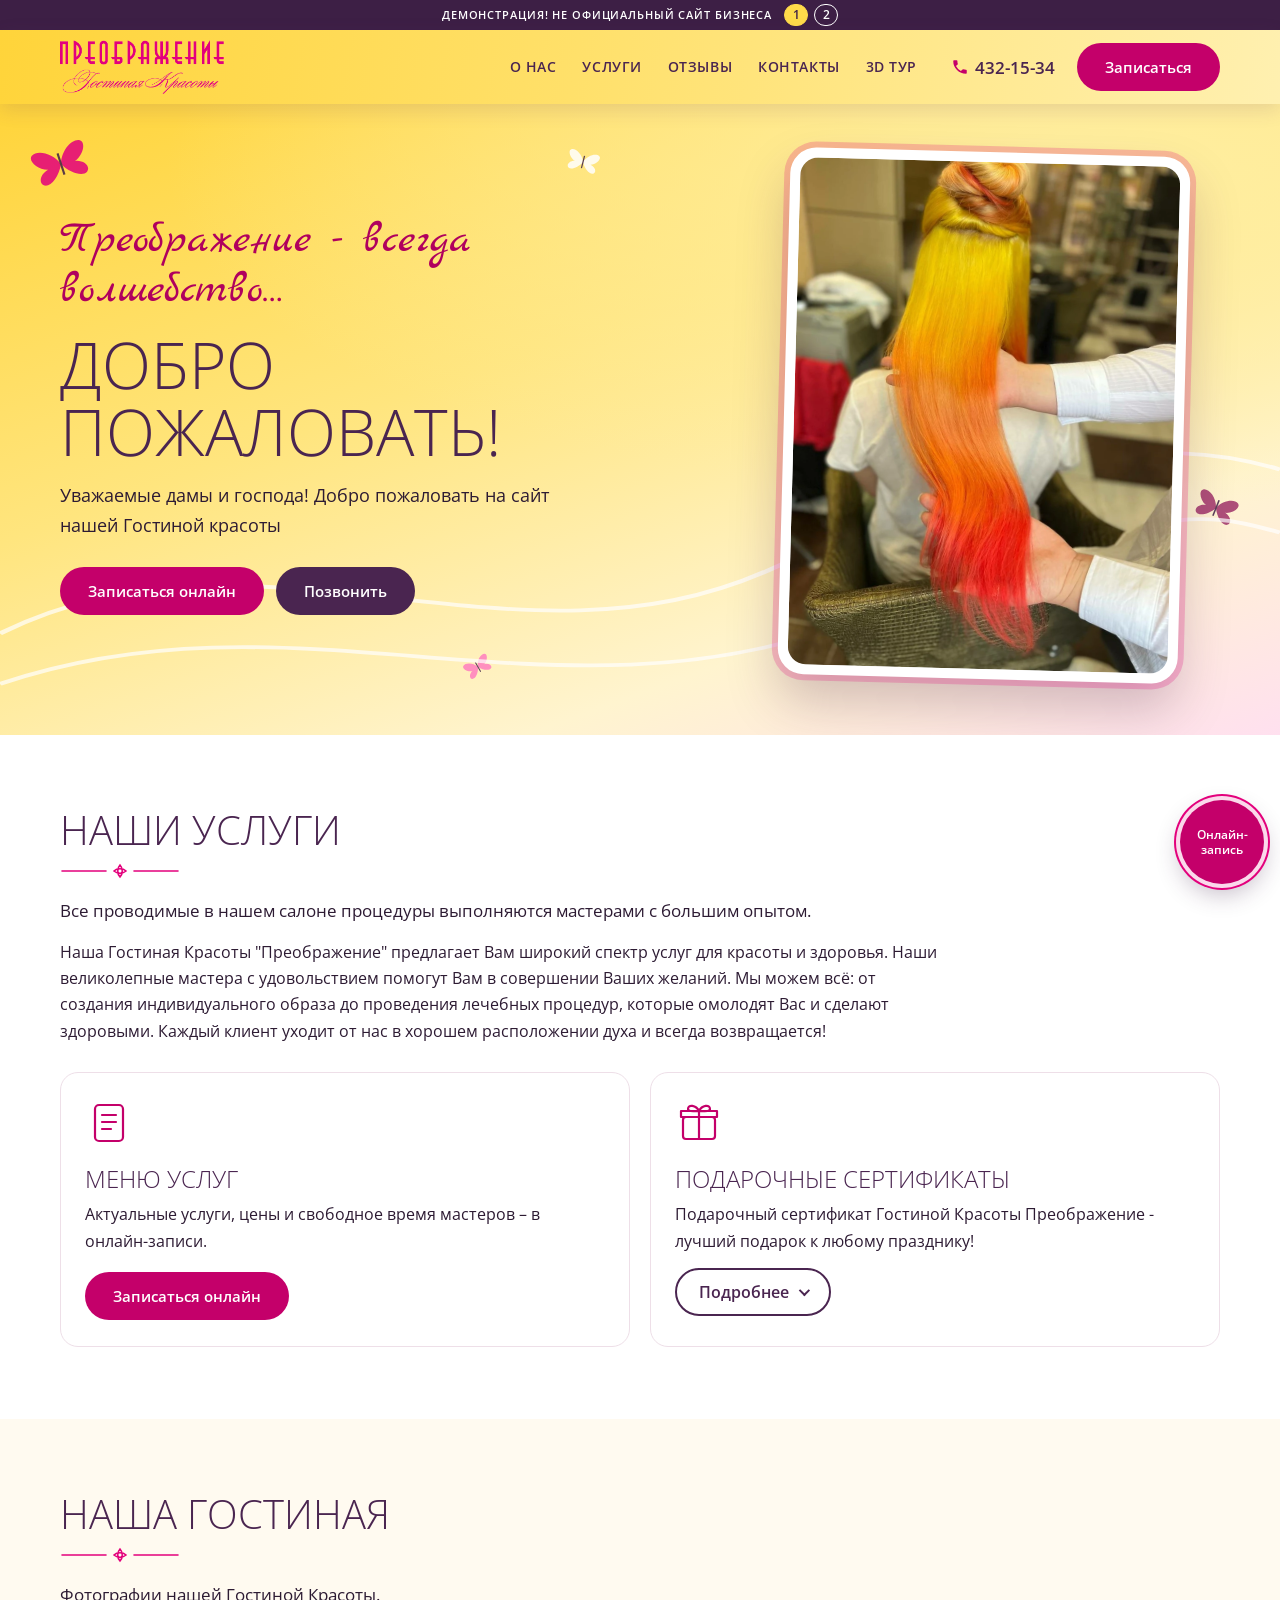
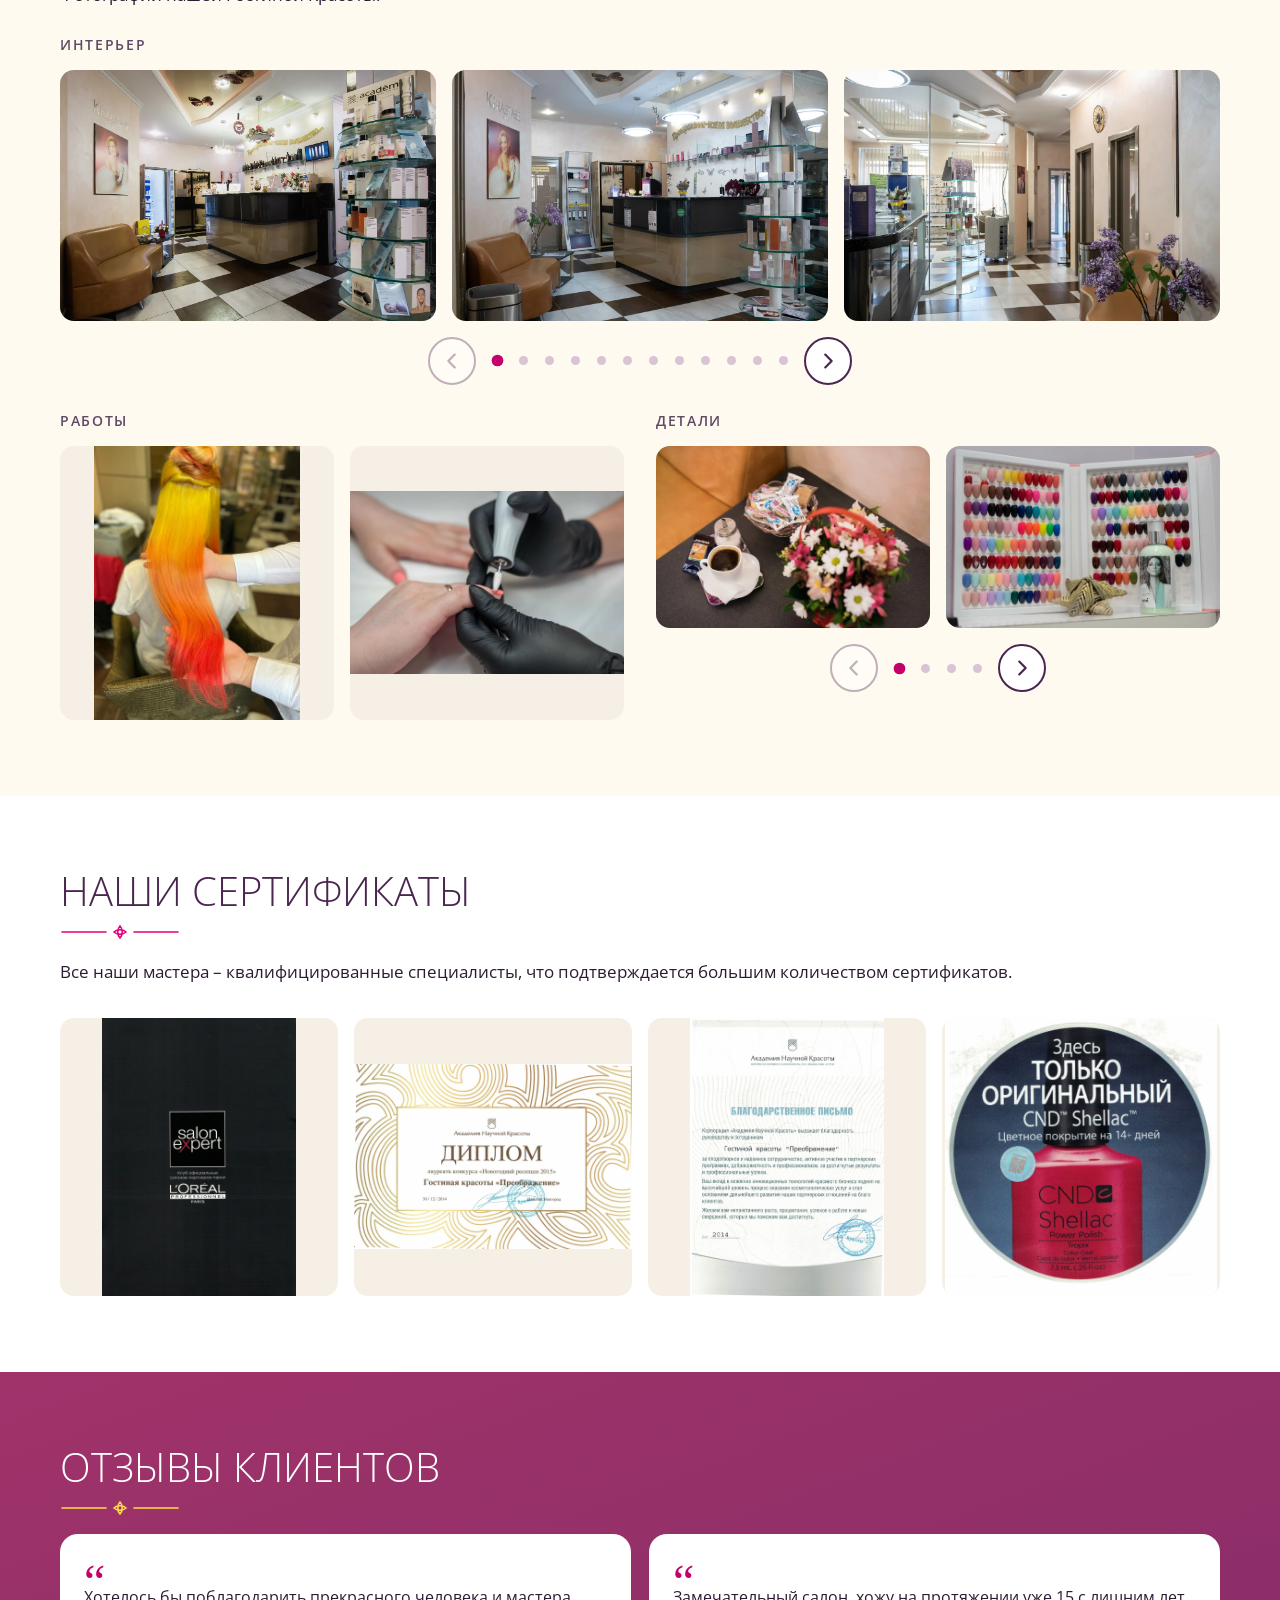
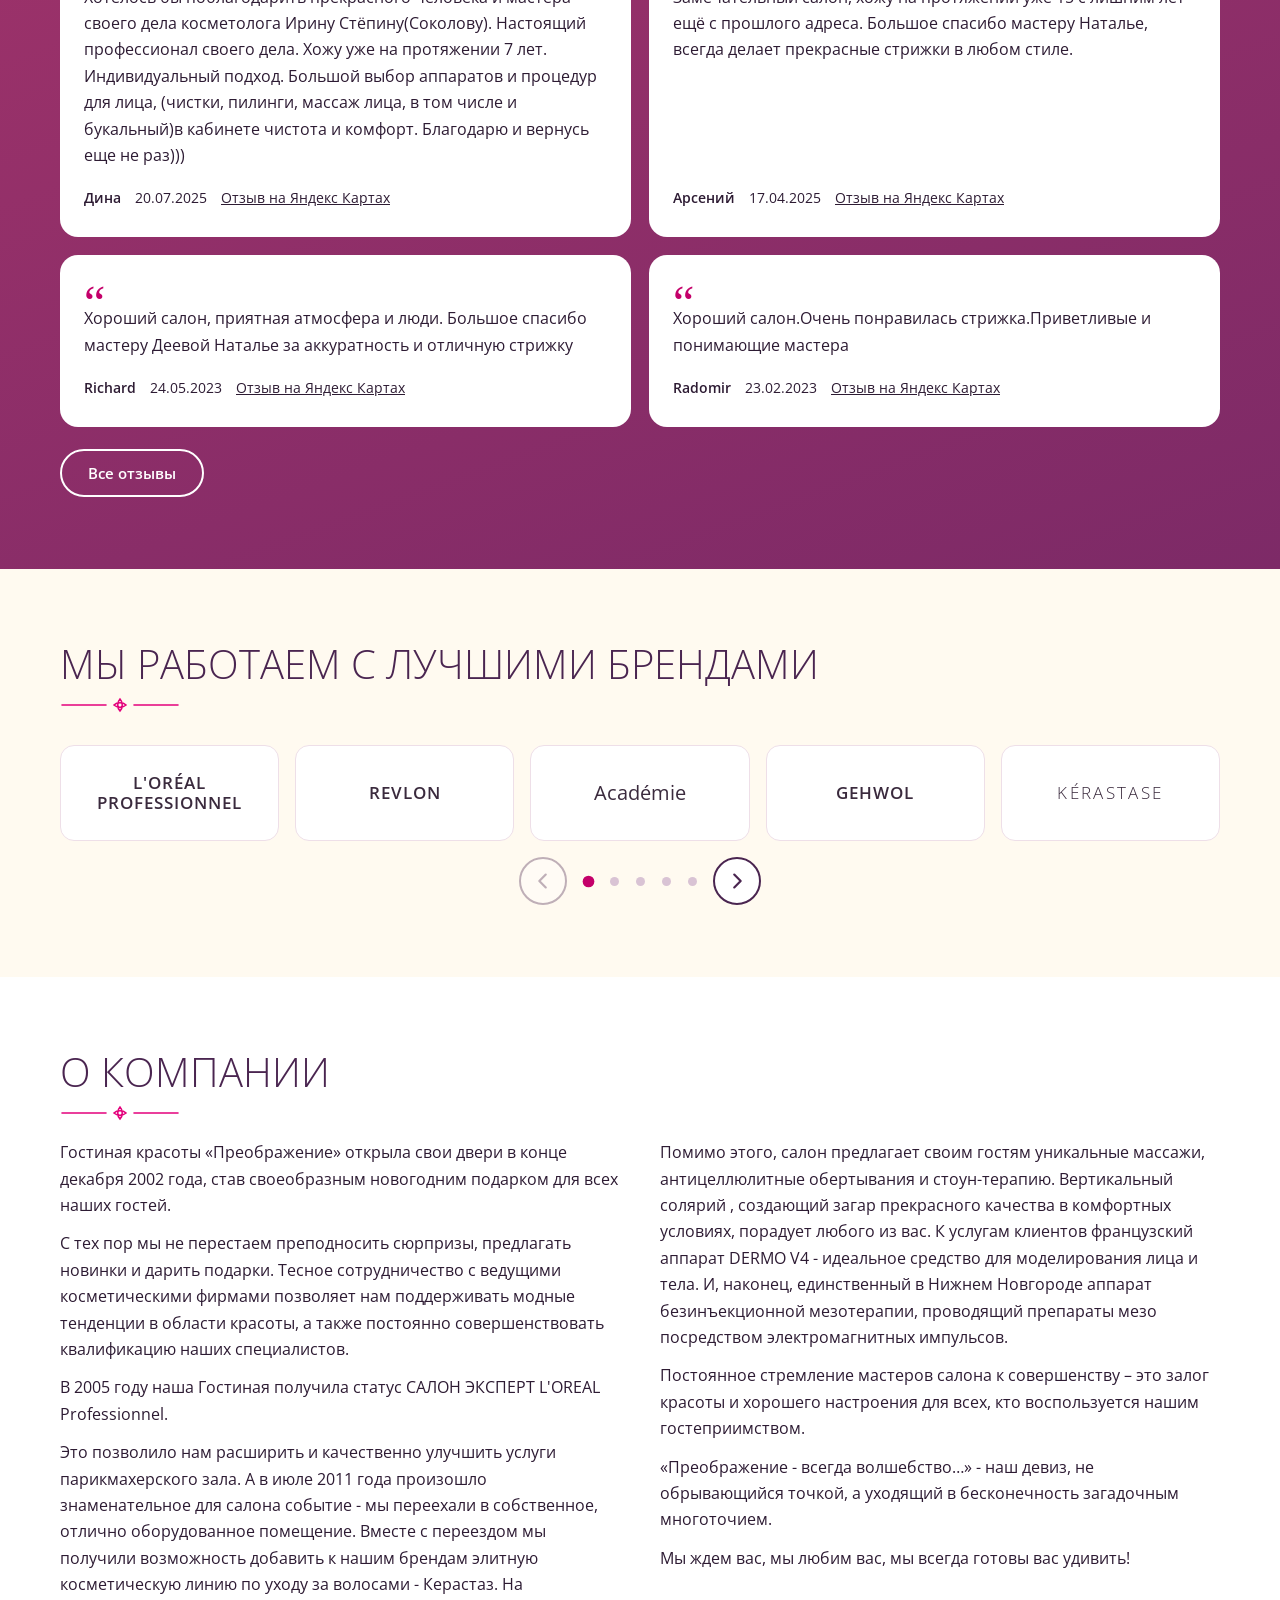
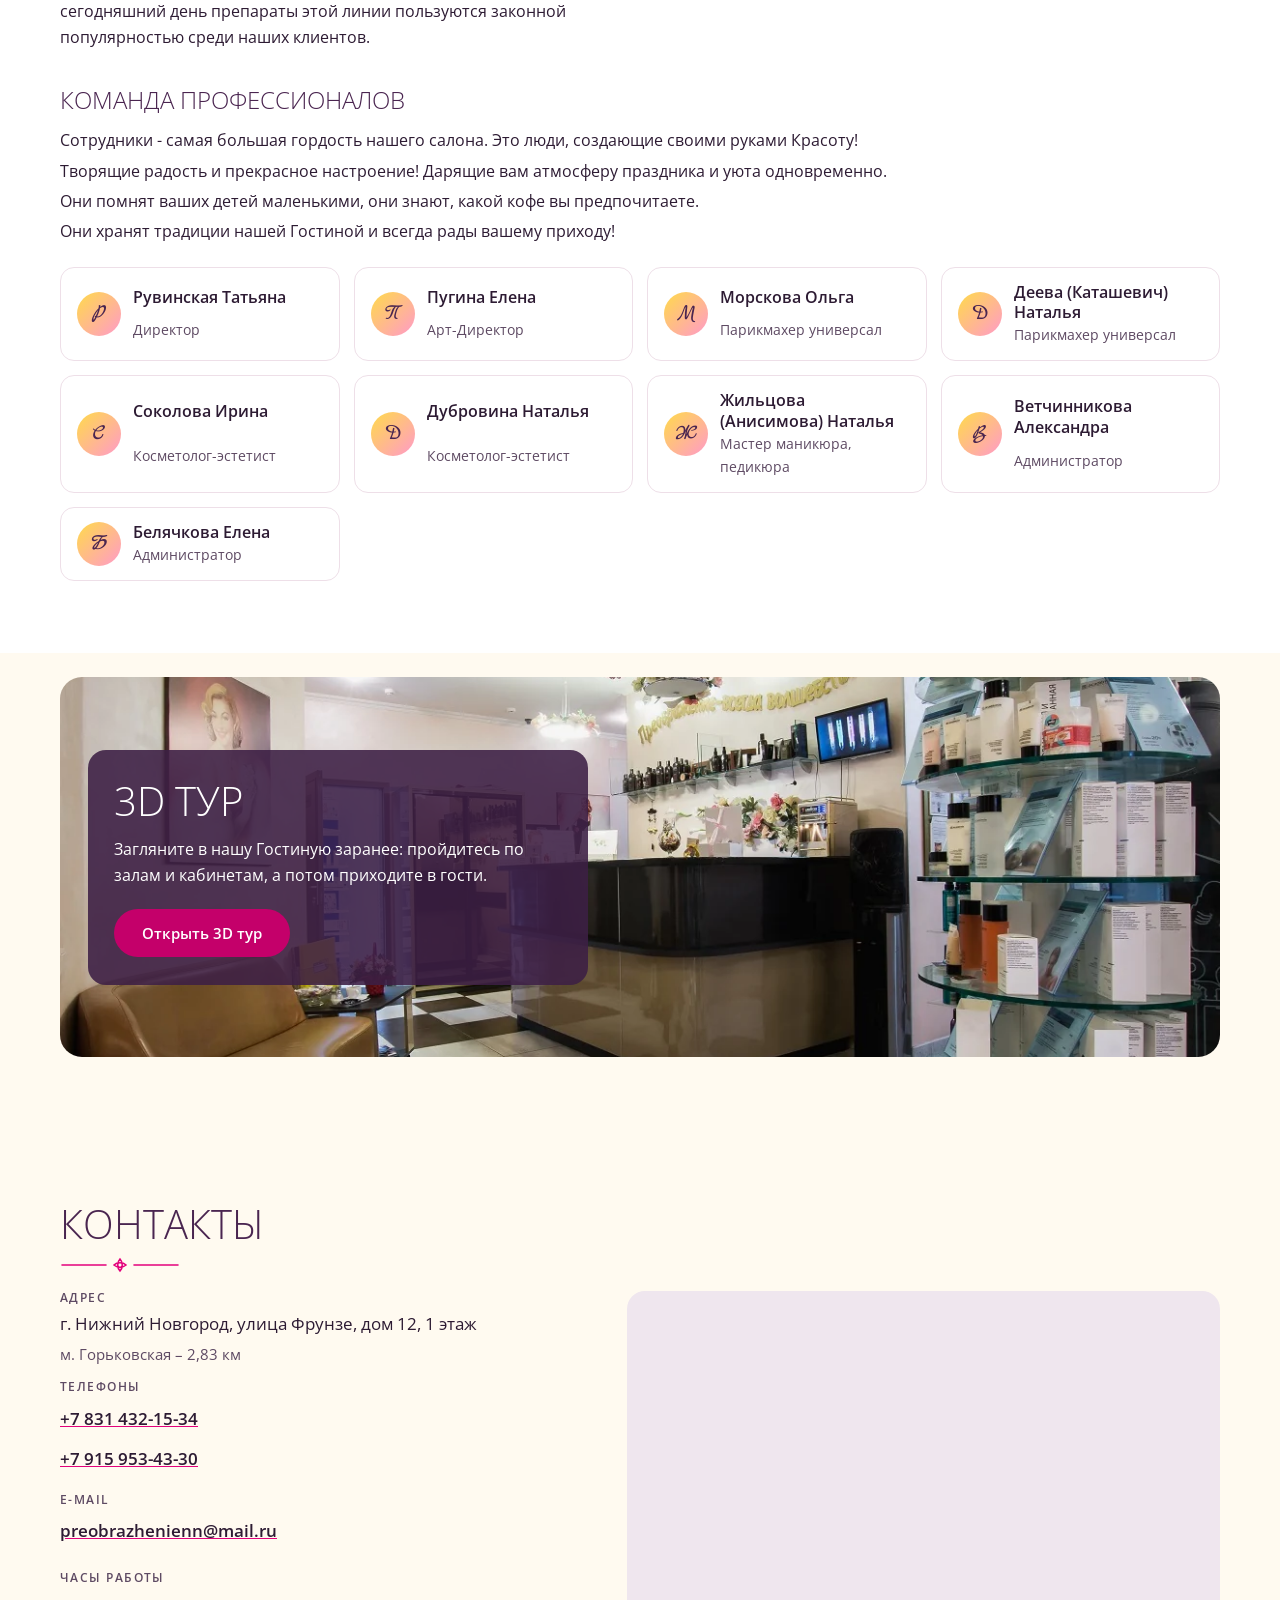
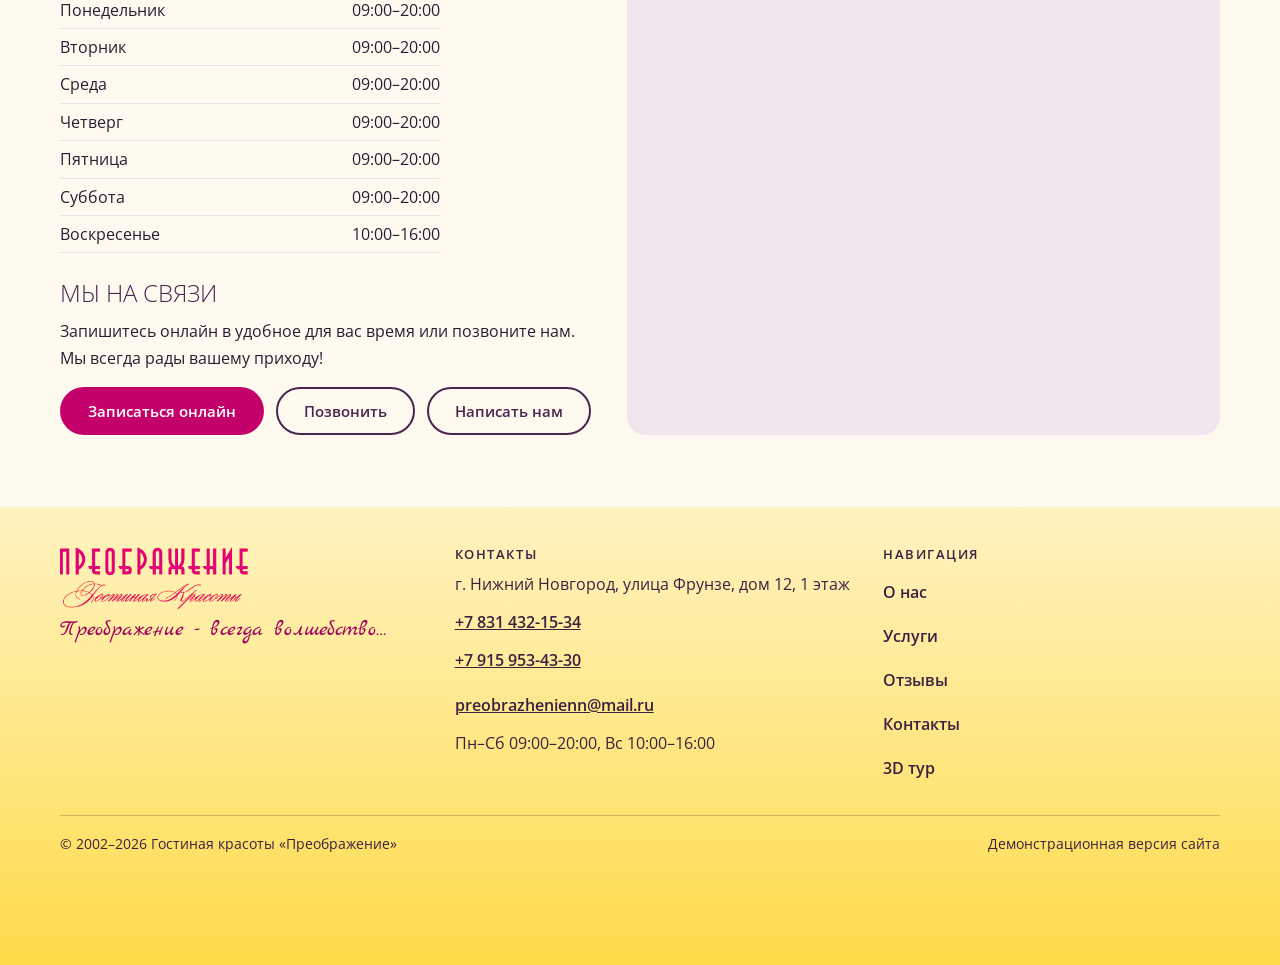
==== index.html @ 78b7068c "Demo site" ====
<!doctype html>
<html lang="ru">
<head>
<meta charset="utf-8">
<meta name="viewport" content="width=device-width, initial-scale=1.0">
<meta name="robots" content="noindex, nofollow">
<title>Преображение · Гостиная красоты в Нижнем Новгороде, ул. Фрунзе, 12</title>
<meta name="description" content="Преображение · Гостиная красоты в Нижнем Новгороде с 2002 года: парикмахерский зал, маникюр и педикюр, косметология. Ул. Фрунзе, 12. Онлайн-запись.">
<meta name="theme-color" content="#ffdb4a">
<link rel="icon" sizes="any" href="logos/favicon.ico">
<link rel="icon" type="image/png" sizes="32x32" href="logos/favicon-32x32.png">
<link rel="apple-touch-icon" sizes="180x180" href="logos/apple-touch-icon.png">
<link rel="preload" href="fonts/open-sans-cyrillic-400.woff2" as="font" type="font/woff2" crossorigin>
<link rel="preload" href="fonts/marck-script-cyrillic-400.woff2" as="font" type="font/woff2" crossorigin>
<link rel="stylesheet" href="css/fonts.css">
<link rel="stylesheet" href="css/styles.css">
</head>
<body>
<script>document.documentElement.classList.add('js')</script>
<div class="top" id="top">
  <div class="demo"><p class="demo__txt">ДЕМОНСТРАЦИЯ! НЕ ОФИЦИАЛЬНЫЙ САЙТ БИЗНЕСА</p><nav class="demo__sw" aria-label="Версии сайта"><a href="./" aria-current="page" aria-label="Версия 1">1</a><a href="v2/" aria-label="Версия 2">2</a></nav></div>
  <header class="hd">
    <a class="hd__logo" href="./"><img src="logos/logo.png" width="303" height="100" alt="Гостиная красоты «Преображение»"></a>
    <nav class="hd__nav" aria-label="Разделы"><ul><li><a href="#o-nas">О нас</a></li><li><a href="#uslugi">Услуги</a></li><li><a href="#otzyvy">Отзывы</a></li><li><a href="#kontakty">Контакты</a></li><li><a href="#tur-3d">3D тур</a></li></ul></nav>
    <a class="hd__tel" href="tel:+78314321534"><svg viewBox="0 0 24 24" aria-hidden="true"><path d="M6.6 10.8a15.1 15.1 0 0 0 6.6 6.6l2.2-2.2a1 1 0 0 1 1-.25 11.4 11.4 0 0 0 3.6.57 1 1 0 0 1 1 1V20a1 1 0 0 1-1 1A17 17 0 0 1 3 4a1 1 0 0 1 1-1h3.5a1 1 0 0 1 1 1c0 1.25.2 2.45.57 3.6a1 1 0 0 1-.25 1z"/></svg>432-15-34</a>
    <a class="btn btn--pink hd__book" href="https://n68839.yclients.ru/" target="_blank" rel="noopener">Записаться</a>
    <button class="menu-btn" type="button" aria-expanded="false" aria-controls="menu" aria-label="Открыть меню"><span></span><span></span><span></span></button>
    <nav class="menu" id="menu" aria-label="Меню" hidden><ul><li><a href="#o-nas">О нас</a></li><li><a href="#uslugi">Услуги</a></li><li><a href="#otzyvy">Отзывы</a></li><li><a href="#kontakty">Контакты</a></li><li><a href="#tur-3d">3D тур</a></li><li><a class="menu__tel" href="tel:+78314321534">+7 831 432-15-34</a></li></ul></nav>
  </header>
</div>
<div class="top-space" aria-hidden="true"></div>
<main id="main">
<section class="hero" aria-labelledby="h1">
  <div class="hero__deco" aria-hidden="true"><svg class="bf bf--1" viewBox="0 0 100 100"><path d="M50 50c-6-18-26-30-36-24-8 5 2 22 16 26-12 2-20 14-12 20 8 5 24-6 32-22zM50 50c6-18 26-30 36-24 8 5-2 22-16 26 12 2 20 14 12 20-8 5-24-6-32-22z"/><path class="bf__body" d="M50 34v32"/></svg><svg class="bf bf--2" viewBox="0 0 100 100"><path d="M50 50c-6-18-26-30-36-24-8 5 2 22 16 26-12 2-20 14-12 20 8 5 24-6 32-22zM50 50c6-18 26-30 36-24 8 5-2 22-16 26 12 2 20 14 12 20-8 5-24-6-32-22z"/><path class="bf__body" d="M50 34v32"/></svg><svg class="bf bf--3" viewBox="0 0 100 100"><path d="M50 50c-6-18-26-30-36-24-8 5 2 22 16 26-12 2-20 14-12 20 8 5 24-6 32-22zM50 50c6-18 26-30 36-24 8 5-2 22-16 26 12 2 20 14 12 20-8 5-24-6-32-22z"/><path class="bf__body" d="M50 34v32"/></svg><svg class="bf bf--4" viewBox="0 0 100 100"><path d="M50 50c-6-18-26-30-36-24-8 5 2 22 16 26-12 2-20 14-12 20 8 5 24-6 32-22zM50 50c6-18 26-30 36-24 8 5-2 22-16 26 12 2 20 14 12 20-8 5-24-6-32-22z"/><path class="bf__body" d="M50 34v32"/></svg><svg class="bf bf--5" viewBox="0 0 100 100"><path d="M50 50c-6-18-26-30-36-24-8 5 2 22 16 26-12 2-20 14-12 20 8 5 24-6 32-22zM50 50c6-18 26-30 36-24 8 5-2 22-16 26 12 2 20 14 12 20-8 5-24-6-32-22z"/><path class="bf__body" d="M50 34v32"/></svg><svg class="swirl" viewBox="0 0 600 300" preserveAspectRatio="none"><path d="M0 220C120 120 240 260 360 170S540 60 600 90"/><path d="M0 260C140 180 260 300 400 210S560 120 600 140"/></svg></div>
  <div class="wrap hero__in">
    <div class="hero__txt">
      <p class="hero__slogan">Преображение - всегда волшебство…</p>
      <h1 id="h1">Добро пожаловать!</h1>
      <p class="hero__lead">Уважаемые дамы и господа! Добро пожаловать на сайт нашей Гостиной красоты</p>
      <div class="acts"><a class="btn btn--pink" href="https://n68839.yclients.ru/" target="_blank" rel="noopener">Записаться онлайн</a><a class="btn btn--plum" href="tel:+78314321534">Позвонить</a></div>
    </div>
    <figure class="hero__pic"><img src="img/w01.webp" width="900" height="1200" alt="Окрашивание омбре от жёлтого к красному"></figure>
  </div>
</section>

<section class="sec svc" id="uslugi" aria-labelledby="h-svc"><div class="wrap">
  <h2 id="h-svc">Наши услуги</h2><svg class="orn" viewBox="0 0 120 16" aria-hidden="true"><path d="M2 8h44M74 8h44"/><path d="M60 2c3 3 3 9 0 12c-3-3-3-9 0-12zM54 8c3-3 9-3 12 0c-3 3-9 3-12 0z"/></svg>
  <p class="lead">Все проводимые в нашем салоне процедуры выполняются мастерами с большим опытом.</p>
  <p class="svc__intro">Наша Гостиная Красоты &quot;Преображение&quot; предлагает Вам широкий спектр услуг для красоты и здоровья. Наши великолепные мастера с удовольствием помогут Вам в совершении Ваших желаний. Мы можем всё: от создания индивидуального образа до проведения лечебных процедур, которые омолодят Вас и сделают здоровыми. Каждый клиент уходит от нас в хорошем расположении духа и всегда возвращается!</p>
  <div class="tiles">
    <article class="tile"><span class="tile__ico"><svg viewBox="0 0 48 48" aria-hidden="true"><rect x="10" y="6" width="28" height="36" rx="4"/><path d="M17 16h14M17 23h14M17 30h9"/></svg></span><h3>Меню услуг</h3><p>Актуальные услуги, цены и свободное время мастеров – в онлайн-записи.</p><div class="acts"><a class="btn btn--pink" href="https://n68839.yclients.ru/" target="_blank" rel="noopener">Записаться онлайн</a></div></article>
    <article class="tile"><span class="tile__ico"><svg viewBox="0 0 48 48" aria-hidden="true"><rect x="8" y="18" width="32" height="22" rx="3"/><path d="M6 12h36v6H6zM24 12v28M24 12c-3-6-11-7-11-2 0 3 6 2 11 2zM24 12c3-6 11-7 11-2 0 3-6 2-11 2z"/></svg></span><h3>Подарочные сертификаты</h3><p>Подарочный сертификат Гостиной Красоты Преображение - лучший подарок к любому празднику!</p>
      <details class="gift"><summary>Подробнее</summary><div class="gift__body"><p>Гостиная Красоты Преображение с удовольствием предлагает Вам приобрести подарочные сертификаты нашего салона ценой от 1000 рублей. Подарочный сертификат будет прекрасным подарком для Ваших любимых на любой праздник! Подарочный сертификат распространяется на все услуги: массаж, спа-процедуры и все другие услуги салона красоты.</p><p>Гостиная Красоты Преображение  предлагает подарочные сертификаты на:</p><ul><li>маникюр и педикюр, в том числе маникюр шелак,</li><li>медицинские процедуры,</li><li>spa процедуры,</li><li>парикмахерские услуги,</li><li>косметические процедуры и т.д.</li></ul><p>Вы можете приобрести в нашем салоне сертификат на любую сумму от 1000 рублей. Купите их и порадуйте своих близких! Предъявление сертификата гарантирует его владельцу любые услуги на предоставленную сумму, либо может купить в нашем магазине специальные косметические средства.</p></div></details></article>
  </div>
</div></section>

<section class="sec gal" id="gostinaya" aria-labelledby="h-gal"><div class="wrap">
  <h2 id="h-gal">Наша Гостиная</h2><svg class="orn" viewBox="0 0 120 16" aria-hidden="true"><path d="M2 8h44M74 8h44"/><path d="M60 2c3 3 3 9 0 12c-3-3-3-9 0-12zM54 8c3-3 9-3 12 0c-3 3-9 3-12 0z"/></svg>
  <p class="lead">Фотографии нашей Гостиной Красоты.</p>
  <div class="reel reel--3" id="reel-int" data-label="Фото">
      <h3 class="gal__h">Интерьер</h3><ul class="reel__track" tabindex="0" aria-label="Интерьер: фото"><li class="reel__slide"><figure class="shot"><img src="img/i01.webp" width="1200" height="799" alt="Ресепшн с бабочками под потолком" loading="lazy" decoding="async"></figure></li><li class="reel__slide"><figure class="shot"><img src="img/i02.webp" width="1200" height="800" alt="Стойка администратора и витрина Kérastase" loading="lazy" decoding="async"></figure></li><li class="reel__slide"><figure class="shot"><img src="img/i03.webp" width="1200" height="800" alt="Холл с сиренью и шахматным полом" loading="lazy" decoding="async"></figure></li><li class="reel__slide"><figure class="shot"><img src="img/i04.webp" width="1200" height="799" alt="Парикмахерский зал" loading="lazy" decoding="async"></figure></li><li class="reel__slide"><figure class="shot"><img src="img/i05.webp" width="1200" height="800" alt="Рабочее место парикмахера с оливковым креслом" loading="lazy" decoding="async"></figure></li><li class="reel__slide"><figure class="shot"><img src="img/i06.webp" width="907" height="537" alt="Мойки в парикмахерском зале" loading="lazy" decoding="async"></figure></li><li class="reel__slide"><figure class="shot"><img src="img/i07.webp" width="1200" height="799" alt="Барберское рабочее место" loading="lazy" decoding="async"></figure></li><li class="reel__slide"><figure class="shot"><img src="img/i08.webp" width="1200" height="799" alt="Кабинет маникюра в голубых тонах" loading="lazy" decoding="async"></figure></li><li class="reel__slide"><figure class="shot"><img src="img/i09.webp" width="1200" height="799" alt="Кабинет маникюра и педикюра в голубых тонах" loading="lazy" decoding="async"></figure></li><li class="reel__slide"><figure class="shot"><img src="img/i10.webp" width="1200" height="800" alt="Кабинет маникюра с розовой шторой" loading="lazy" decoding="async"></figure></li><li class="reel__slide"><figure class="shot"><img src="img/i11.webp" width="1200" height="800" alt="Рабочее место мастера маникюра" loading="lazy" decoding="async"></figure></li><li class="reel__slide"><figure class="shot"><img src="img/i12.webp" width="1200" height="800" alt="Кабинет педикюра со сливовой шторой" loading="lazy" decoding="async"></figure></li><li class="reel__slide"><figure class="shot"><img src="img/i13.webp" width="1200" height="808" alt="Косметологический кабинет" loading="lazy" decoding="async"></figure></li><li class="reel__slide"><figure class="shot"><img src="img/i14.webp" width="907" height="537" alt="Кабинет аппаратной косметологии" loading="lazy" decoding="async"></figure></li></ul>
      <div class="reel__ctl"><button class="reel__btn reel__prev" type="button" aria-label="Назад"><svg viewBox="0 0 24 24" aria-hidden="true"><path d="M15 5l-7 7 7 7"/></svg></button><div class="reel__dots"></div><button class="reel__btn reel__next" type="button" aria-label="Вперёд"><svg viewBox="0 0 24 24" aria-hidden="true"><path d="M9 5l7 7-7 7"/></svg></button></div>
    </div>
  <div class="gal__pair">
  <div class="reel reel--2" id="reel-wk" data-label="Фото">
      <h3 class="gal__h">Работы</h3><ul class="reel__track" tabindex="0" aria-label="Работы: фото"><li class="reel__slide"><figure class="shot"><img src="img/w01.webp" width="900" height="1200" alt="Окрашивание омбре от жёлтого к красному" loading="lazy" decoding="async"></figure></li><li class="reel__slide"><figure class="shot"><img src="img/w02.webp" width="1200" height="800" alt="Аппаратный маникюр" loading="lazy" decoding="async"></figure></li></ul>
      <div class="reel__ctl"><button class="reel__btn reel__prev" type="button" aria-label="Назад"><svg viewBox="0 0 24 24" aria-hidden="true"><path d="M15 5l-7 7 7 7"/></svg></button><div class="reel__dots"></div><button class="reel__btn reel__next" type="button" aria-label="Вперёд"><svg viewBox="0 0 24 24" aria-hidden="true"><path d="M9 5l7 7-7 7"/></svg></button></div>
    </div>
  <div class="reel reel--2 reel--det" id="reel-det" data-label="Фото">
      <h3 class="gal__h">Детали</h3><ul class="reel__track" tabindex="0" aria-label="Детали: фото"><li class="reel__slide"><figure class="shot"><img src="img/d01.webp" width="1200" height="799" alt="Кофе и корзина цветов для гостей" loading="lazy" decoding="async"></figure></li><li class="reel__slide"><figure class="shot"><img src="img/d02.webp" width="1200" height="800" alt="Палитра оттенков гель-лака" loading="lazy" decoding="async"></figure></li><li class="reel__slide"><figure class="shot"><img src="img/d03.webp" width="1200" height="800" alt="Средства L&#x27;Oréal Professionnel" loading="lazy" decoding="async"></figure></li><li class="reel__slide"><figure class="shot"><img src="img/d04.webp" width="1200" height="799" alt="Витрина с уходовой косметикой" loading="lazy" decoding="async"></figure></li><li class="reel__slide"><figure class="shot"><img src="img/d05.webp" width="1200" height="889" alt="Аппарат Estetica 2.0" loading="lazy" decoding="async"></figure></li></ul>
      <div class="reel__ctl"><button class="reel__btn reel__prev" type="button" aria-label="Назад"><svg viewBox="0 0 24 24" aria-hidden="true"><path d="M15 5l-7 7 7 7"/></svg></button><div class="reel__dots"></div><button class="reel__btn reel__next" type="button" aria-label="Вперёд"><svg viewBox="0 0 24 24" aria-hidden="true"><path d="M9 5l7 7-7 7"/></svg></button></div>
    </div>
  </div>
</div></section>

<section class="sec certs" id="sertifikaty" aria-labelledby="h-cert"><div class="wrap">
  <h2 id="h-cert">Наши сертификаты</h2><svg class="orn" viewBox="0 0 120 16" aria-hidden="true"><path d="M2 8h44M74 8h44"/><path d="M60 2c3 3 3 9 0 12c-3-3-3-9 0-12zM54 8c3-3 9-3 12 0c-3 3-9 3-12 0z"/></svg>
  <p class="lead">Все наши мастера – квалифицированные специалисты, что подтверждается большим количеством сертификатов.</p>
  <div class="reel reel--4" id="reel-cert" data-label="Сертификат">
      <ul class="reel__track" tabindex="0" aria-label="Сертификаты: фото"><li class="reel__slide"><figure class="shot"><img src="img/c01.webp" width="841" height="1200" alt="Сертификат L&#x27;Oréal Professionnel Salon Expert" loading="lazy" decoding="async"></figure></li><li class="reel__slide"><figure class="shot"><img src="img/c02.webp" width="1200" height="800" alt="Диплом конкурса «Новогодний ресепшн 2015»" loading="lazy" decoding="async"></figure></li><li class="reel__slide"><figure class="shot"><img src="img/c03.webp" width="837" height="1200" alt="Благодарственное письмо Академии Научной Красоты, 2014" loading="lazy" decoding="async"></figure></li><li class="reel__slide"><figure class="shot"><img src="img/c04.webp" width="1177" height="1200" alt="Наклейка «Здесь только оригинальный CND Shellac»" loading="lazy" decoding="async"></figure></li></ul>
      <div class="reel__ctl"><button class="reel__btn reel__prev" type="button" aria-label="Назад"><svg viewBox="0 0 24 24" aria-hidden="true"><path d="M15 5l-7 7 7 7"/></svg></button><div class="reel__dots"></div><button class="reel__btn reel__next" type="button" aria-label="Вперёд"><svg viewBox="0 0 24 24" aria-hidden="true"><path d="M9 5l7 7-7 7"/></svg></button></div>
    </div>
</div></section>

<section class="sec reviews" id="otzyvy" aria-labelledby="h-rev"><div class="wrap">
  <h2 id="h-rev">Отзывы клиентов</h2><svg class="orn" viewBox="0 0 120 16" aria-hidden="true"><path d="M2 8h44M74 8h44"/><path d="M60 2c3 3 3 9 0 12c-3-3-3-9 0-12zM54 8c3-3 9-3 12 0c-3 3-9 3-12 0z"/></svg>
  <div class="quotes"><figure class="quote"><blockquote><p>Хотелось бы поблагодарить прекрасного человека и мастера своего дела косметолога Ирину Стёпину(Соколову). Настоящий профессионал своего дела. Хожу уже на протяжении 7 лет. Индивидуальный подход. Большой выбор аппаратов и процедур для лица, (чистки, пилинги, массаж лица, в том числе и букальный)в кабинете чистота и комфорт. Благодарю и вернусь еще не раз)))</p></blockquote><figcaption><span class="quote__who">Дина</span><time datetime="2025-07-20">20.07.2025</time><a href="https://yandex.ru/maps/org/preobrazhenie/1006999545/reviews/" target="_blank" rel="noopener">Отзыв на Яндекс Картах</a></figcaption></figure><figure class="quote"><blockquote><p>Замечательный салон, хожу на протяжении уже 15 с лишним лет ещё с прошлого адреса. Большое спасибо мастеру Наталье, всегда делает прекрасные стрижки в любом стиле.</p></blockquote><figcaption><span class="quote__who">Арсений</span><time datetime="2025-04-17">17.04.2025</time><a href="https://yandex.ru/maps/org/preobrazhenie/1006999545/reviews/" target="_blank" rel="noopener">Отзыв на Яндекс Картах</a></figcaption></figure><figure class="quote"><blockquote><p>Хороший салон, приятная атмосфера и люди. Большое спасибо мастеру Деевой Наталье за аккуратность и отличную стрижку</p></blockquote><figcaption><span class="quote__who">Richard</span><time datetime="2023-05-24">24.05.2023</time><a href="https://yandex.ru/maps/org/preobrazhenie/1006999545/reviews/" target="_blank" rel="noopener">Отзыв на Яндекс Картах</a></figcaption></figure><figure class="quote"><blockquote><p>Хороший салон.Очень понравилась стрижка.Приветливые и понимающие мастера</p></blockquote><figcaption><span class="quote__who">Radomir</span><time datetime="2023-02-23">23.02.2023</time><a href="https://yandex.ru/maps/org/preobrazhenie/1006999545/reviews/" target="_blank" rel="noopener">Отзыв на Яндекс Картах</a></figcaption></figure></div>
  <p class="reviews__more"><a class="btn btn--line" href="https://yandex.ru/maps/org/preobrazhenie/1006999545/reviews/" target="_blank" rel="noopener">Все отзывы</a></p>
</div></section>

<section class="sec brands" id="brendy" aria-labelledby="h-br"><div class="wrap">
  <h2 id="h-br">Мы работаем с лучшими брендами</h2><svg class="orn" viewBox="0 0 120 16" aria-hidden="true"><path d="M2 8h44M74 8h44"/><path d="M60 2c3 3 3 9 0 12c-3-3-3-9 0-12zM54 8c3-3 9-3 12 0c-3 3-9 3-12 0z"/></svg>
  <div class="reel reel--5" id="reel-br" data-label="Бренды">
    <ul class="reel__track" tabindex="0" aria-label="Бренды"><li class="reel__slide"><span class="brand brand--1">L&#x27;Oréal Professionnel</span></li><li class="reel__slide"><span class="brand brand--2">Revlon</span></li><li class="reel__slide"><span class="brand brand--3">Académie</span></li><li class="reel__slide"><span class="brand brand--4">Gehwol</span></li><li class="reel__slide"><span class="brand brand--5">Kérastase</span></li><li class="reel__slide"><span class="brand brand--6">CND</span></li><li class="reel__slide"><span class="brand brand--7">Lebel</span></li><li class="reel__slide"><span class="brand brand--8">Davines</span></li><li class="reel__slide"><span class="brand brand--9">Redken Brews</span></li></ul>
    <div class="reel__ctl"><button class="reel__btn reel__prev" type="button" aria-label="Назад"><svg viewBox="0 0 24 24" aria-hidden="true"><path d="M15 5l-7 7 7 7"/></svg></button><div class="reel__dots"></div><button class="reel__btn reel__next" type="button" aria-label="Вперёд"><svg viewBox="0 0 24 24" aria-hidden="true"><path d="M9 5l7 7-7 7"/></svg></button></div>
  </div>
</div></section>

<section class="sec about" id="o-nas" aria-labelledby="h-about"><div class="wrap">
  <h2 id="h-about">О компании</h2><svg class="orn" viewBox="0 0 120 16" aria-hidden="true"><path d="M2 8h44M74 8h44"/><path d="M60 2c3 3 3 9 0 12c-3-3-3-9 0-12zM54 8c3-3 9-3 12 0c-3 3-9 3-12 0z"/></svg>
  <div class="about__txt"><p>Гостиная красоты «Преображение» открыла свои двери в конце декабря 2002 года, став своеобразным новогодним подарком для всех наших гостей.</p><p>С тех пор мы не перестаем преподносить сюрпризы, предлагать новинки и дарить подарки. Тесное сотрудничество с ведущими косметическими фирмами позволяет нам поддерживать модные тенденции в области красоты, а также постоянно совершенствовать квалификацию наших специалистов.</p><p>В 2005 году наша Гостиная получила статус САЛОН ЭКСПЕРТ L&#x27;OREAL Professionnel.</p><p>Это позволило нам расширить и качественно улучшить услуги парикмахерского зала. А в июле 2011 года произошло знаменательное для салона событие - мы переехали в собственное, отлично оборудованное помещение. Вместе с переездом мы получили возможность добавить к нашим брендам элитную косметическую линию по уходу за волосами - Керастаз. На сегодняшний день препараты этой линии пользуются законной популярностью среди наших клиентов.</p><p>Помимо этого, салон предлагает своим гостям уникальные массажи, антицеллюлитные обертывания и стоун-терапию. Вертикальный солярий , создающий загар прекрасного качества в комфортных условиях, порадует любого из вас. К услугам клиентов французский аппарат DERMO V4 - идеальное средство для моделирования лица и тела. И, наконец, единственный в Нижнем Новгороде аппарат безинъекционной мезотерапии, проводящий препараты мезо посредством электромагнитных импульсов.</p><p>Постоянное стремление мастеров салона к совершенству – это залог красоты и хорошего настроения для всех, кто воспользуется нашим гостеприимством.</p><p>«Преображение - всегда волшебство…» - наш девиз, не обрывающийся точкой, а уходящий в бесконечность загадочным многоточием.</p><p>Мы ждем вас, мы любим вас, мы всегда готовы вас удивить!</p></div>
  <h3 class="team__h">Команда профессионалов</h3>
  <div class="team__txt"><p>Сотрудники - самая большая гордость нашего салона. Это люди, создающие своими руками Красоту!</p><p>Творящие радость и прекрасное настроение! Дарящие вам атмосферу праздника и уюта одновременно.</p><p>Они помнят ваших детей маленькими, они знают, какой кофе вы предпочитаете.</p><p>Они хранят традиции нашей Гостиной и всегда рады вашему приходу!</p></div>
  <ul class="team"><li class="person"><span class="person__ini" aria-hidden="true">Р</span><span class="person__n">Рувинская Татьяна</span><span class="person__r">Директор</span></li><li class="person"><span class="person__ini" aria-hidden="true">П</span><span class="person__n">Пугина Елена</span><span class="person__r">Арт-Директор</span></li><li class="person"><span class="person__ini" aria-hidden="true">М</span><span class="person__n">Морскова Ольга</span><span class="person__r">Парикмахер универсал</span></li><li class="person"><span class="person__ini" aria-hidden="true">Д</span><span class="person__n">Деева (Каташевич) Наталья</span><span class="person__r">Парикмахер универсал</span></li><li class="person"><span class="person__ini" aria-hidden="true">С</span><span class="person__n">Соколова Ирина</span><span class="person__r">Косметолог-эстетист</span></li><li class="person"><span class="person__ini" aria-hidden="true">Д</span><span class="person__n">Дубровина Наталья</span><span class="person__r">Косметолог-эстетист</span></li><li class="person"><span class="person__ini" aria-hidden="true">Ж</span><span class="person__n">Жильцова (Анисимова) Наталья</span><span class="person__r">Мастер маникюра, педикюра</span></li><li class="person"><span class="person__ini" aria-hidden="true">В</span><span class="person__n">Ветчинникова Александра</span><span class="person__r">Администратор</span></li><li class="person"><span class="person__ini" aria-hidden="true">Б</span><span class="person__n">Белячкова Елена</span><span class="person__r">Администратор</span></li></ul>
</div></section>

<section class="sec tour" id="tur-3d" aria-labelledby="h-tour"><div class="wrap">
  <div class="tour__box">
    <img class="tour__bg" src="img/i01.webp" width="1200" height="799" alt="" loading="lazy" decoding="async">
    <div class="tour__card">
      <h2 id="h-tour">3D тур</h2>
      <p>Загляните в нашу Гостиную заранее: пройдитесь по залам и кабинетам, а потом приходите в гости.</p>
      <a class="btn btn--pink tour__go" href="https://yandex.ru/maps/org/preobrazhenie/1006999545/panorama/" target="_blank" rel="noopener">Открыть 3D тур</a>
    </div>
  </div>
</div></section>

<section class="sec contacts" id="kontakty" aria-labelledby="h-ct"><div class="wrap">
  <h2 id="h-ct">Контакты</h2><svg class="orn" viewBox="0 0 120 16" aria-hidden="true"><path d="M2 8h44M74 8h44"/><path d="M60 2c3 3 3 9 0 12c-3-3-3-9 0-12zM54 8c3-3 9-3 12 0c-3 3-9 3-12 0z"/></svg>
  <div class="contacts__grid">
    <div class="contacts__info">
      <dl class="facts">
        <div><dt>Адрес</dt><dd>г. Нижний Новгород, улица Фрунзе, дом 12, 1 этаж<span class="facts__metro">м. Горьковская – 2,83 км</span></dd></div>
        <div><dt>Телефоны</dt><dd><a href="tel:+78314321534">+7 831 432-15-34</a><br><a href="tel:+79159534330">+7 915 953-43-30</a></dd></div>
        <div><dt>E-mail</dt><dd><a href="mailto:preobrazhenienn@mail.ru">preobrazhenienn@mail.ru</a></dd></div>
      </dl>
      <table class="hours"><caption>Часы работы</caption><tbody><tr><th scope="row">Понедельник</th><td>09:00–20:00</td></tr><tr><th scope="row">Вторник</th><td>09:00–20:00</td></tr><tr><th scope="row">Среда</th><td>09:00–20:00</td></tr><tr><th scope="row">Четверг</th><td>09:00–20:00</td></tr><tr><th scope="row">Пятница</th><td>09:00–20:00</td></tr><tr><th scope="row">Суббота</th><td>09:00–20:00</td></tr><tr><th scope="row">Воскресенье</th><td>10:00–16:00</td></tr></tbody></table>
      <div class="reach">
        <h3>Мы на связи</h3>
        <p>Запишитесь онлайн в удобное для вас время или позвоните нам. Мы всегда рады вашему приходу!</p>
        <div class="acts"><a class="btn btn--pink" href="https://n68839.yclients.ru/" target="_blank" rel="noopener">Записаться онлайн</a><a class="btn btn--line" href="tel:+78314321534">Позвонить</a><a class="btn btn--line" href="mailto:preobrazhenienn@mail.ru">Написать нам</a></div>
      </div>
    </div>
    <div class="map"><iframe src="https://yandex.ru/map-widget/v1/?um=constructor%3APGeQRB_QlUqZz_i_kIUmmpR6FxC79fqh&amp;source=constructor" title="Гостиная красоты «Преображение» на карте" loading="lazy" allowfullscreen></iframe></div>
  </div>
</div></section>

</main>
<footer class="foot"><div class="wrap">
  <div class="foot__brand"><img src="logos/logo.png" width="303" height="100" alt="Гостиная красоты «Преображение»" loading="lazy"><p class="foot__slogan">Преображение - всегда волшебство…</p></div>
  <div class="foot__ct"><h2 class="foot__h">Контакты</h2><p>г. Нижний Новгород, улица Фрунзе, дом 12, 1 этаж</p><p><a href="tel:+78314321534">+7 831 432-15-34</a><br><a href="tel:+79159534330">+7 915 953-43-30</a></p><p><a href="mailto:preobrazhenienn@mail.ru">preobrazhenienn@mail.ru</a></p><p>Пн–Сб 09:00–20:00, Вс 10:00–16:00</p></div>
  <nav class="foot__nav" aria-label="Навигация"><h2 class="foot__h">Навигация</h2><ul><li><a href="#o-nas">О нас</a></li><li><a href="#uslugi">Услуги</a></li><li><a href="#otzyvy">Отзывы</a></li><li><a href="#kontakty">Контакты</a></li><li><a href="#tur-3d">3D тур</a></li></ul></nav>
  <div class="foot__base"><p>© 2002–2026 Гостиная красоты «Преображение»</p><p>Демонстрационная версия сайта</p></div>
</div></footer>
<a class="fab" href="https://n68839.yclients.ru/" target="_blank" rel="noopener">Онлайн-запись</a>
<script src="js/site.js"></script>
<script src="js/reel.js"></script>
</body>
</html>
---- css/fonts.css ----
@font-face{font-family:'Open Sans';font-style:normal;font-weight:300;font-display:swap;src:url(../fonts/open-sans-cyrillic-300.woff2) format('woff2');unicode-range:U+0301,U+0400-045F,U+0490-0491,U+04B0-04B1,U+2116}
@font-face{font-family:'Open Sans';font-style:normal;font-weight:300;font-display:swap;src:url(../fonts/open-sans-latin-300.woff2) format('woff2');unicode-range:U+0000-00FF,U+0131,U+0152-0153,U+02BB-02BC,U+02C6,U+02DA,U+02DC,U+0304,U+0308,U+0329,U+2000-206F,U+20AC,U+2122,U+2191,U+2193,U+2212,U+2215,U+FEFF,U+FFFD}
@font-face{font-family:'Open Sans';font-style:normal;font-weight:400;font-display:swap;src:url(../fonts/open-sans-cyrillic-400.woff2) format('woff2');unicode-range:U+0301,U+0400-045F,U+0490-0491,U+04B0-04B1,U+2116}
@font-face{font-family:'Open Sans';font-style:normal;font-weight:400;font-display:swap;src:url(../fonts/open-sans-latin-400.woff2) format('woff2');unicode-range:U+0000-00FF,U+0131,U+0152-0153,U+02BB-02BC,U+02C6,U+02DA,U+02DC,U+0304,U+0308,U+0329,U+2000-206F,U+20AC,U+2122,U+2191,U+2193,U+2212,U+2215,U+FEFF,U+FFFD}
@font-face{font-family:'Open Sans';font-style:normal;font-weight:600;font-display:swap;src:url(../fonts/open-sans-cyrillic-600.woff2) format('woff2');unicode-range:U+0301,U+0400-045F,U+0490-0491,U+04B0-04B1,U+2116}
@font-face{font-family:'Open Sans';font-style:normal;font-weight:600;font-display:swap;src:url(../fonts/open-sans-latin-600.woff2) format('woff2');unicode-range:U+0000-00FF,U+0131,U+0152-0153,U+02BB-02BC,U+02C6,U+02DA,U+02DC,U+0304,U+0308,U+0329,U+2000-206F,U+20AC,U+2122,U+2191,U+2193,U+2212,U+2215,U+FEFF,U+FFFD}
@font-face{font-family:'Marck Script';font-style:normal;font-weight:400;font-display:swap;src:url(../fonts/marck-script-cyrillic-400.woff2) format('woff2');unicode-range:U+0301,U+0400-045F,U+0490-0491,U+04B0-04B1,U+2116}
@font-face{font-family:'Marck Script';font-style:normal;font-weight:400;font-display:swap;src:url(../fonts/marck-script-latin-400.woff2) format('woff2');unicode-range:U+0000-00FF,U+0131,U+0152-0153,U+02BB-02BC,U+02C6,U+02DA,U+02DC,U+0304,U+0308,U+0329,U+2000-206F,U+20AC,U+2122,U+2191,U+2193,U+2212,U+2215,U+FEFF,U+FFFD}
---- css/styles.css ----
/* shared chrome: strip, header, menu, buttons, reels, contacts, footer */
*,*::before,*::after{box-sizing:border-box}
html{-webkit-text-size-adjust:100%;scroll-padding-top:calc(var(--top-h,104px) + 8px);scroll-behavior:smooth}
body{margin:0;font:400 1rem/1.65 'Open Sans',Arial,sans-serif;color:var(--ink)}
img{max-width:100%;height:auto;display:block}
a{color:inherit}
:focus-visible{outline:3px solid var(--focus);outline-offset:3px}
h1,h2,h3{margin:0;line-height:1.2}
p{margin:0}
ul{margin:0;padding:0}
figure{margin:0}
.wrap{width:min(1160px,100% - 40px);margin-inline:auto}

.top{position:fixed;inset:0 0 auto 0;z-index:60}
.top-space{height:var(--top-h,104px)}
.demo{display:flex;align-items:center;justify-content:center;gap:12px;min-height:30px;padding:3px 12px;background:#3d1f45;color:#fff}
.demo__txt{font:600 .6875rem/1.25 'Open Sans',Arial,sans-serif;letter-spacing:.08em;text-transform:uppercase;text-align:center}
.demo__sw{display:flex;gap:6px;flex:none}
.demo__sw a{display:grid;place-items:center;min-width:24px;height:22px;padding:0 6px;border:1px solid currentColor;border-radius:11px;font:600 .75rem/1 'Open Sans',Arial,sans-serif;text-decoration:none}
.demo__sw a[aria-current]{background:#ffdb4a;color:#3d1f45;border-color:#ffdb4a}

.hd{position:relative;display:flex;align-items:center;gap:18px;height:74px;padding:0 max(20px,(100% - 1160px)/2);background:linear-gradient(100deg,#ffd43a 0%,#ffe06a 45%,#fff0b0 100%);box-shadow:0 6px 18px rgba(91,54,112,.14)}
.hd__logo{display:flex;align-items:center;min-height:48px;margin-right:auto;flex:none}
.hd__logo img{width:auto;height:54px}
.hd__nav ul{display:flex;gap:2px;list-style:none}
.hd__nav a{display:flex;align-items:center;min-height:44px;padding:0 12px;border-radius:22px;font:600 .875rem/1 'Open Sans',Arial,sans-serif;letter-spacing:.04em;text-transform:uppercase;color:#4a2550;text-decoration:none;white-space:nowrap}
.hd__nav a:hover{background:rgba(255,255,255,.6)}
.hd__tel{display:flex;align-items:center;gap:6px;min-height:44px;padding:0 4px;font:600 1.0625rem/1 'Open Sans',Arial,sans-serif;color:#4a2550;text-decoration:none;white-space:nowrap}
.hd__tel svg{width:18px;height:18px;fill:#c4006a}
.hd__book{flex:none;min-height:44px}
.menu-btn{display:none;flex:none;width:48px;height:48px;border:2px solid #4a2550;border-radius:50%;background:rgba(255,255,255,.45);cursor:pointer;padding:0;flex-direction:column;align-items:center;justify-content:center;gap:5px}
.menu-btn span{display:block;width:20px;height:2px;border-radius:1px;background:#4a2550;transition:transform .25s,opacity .2s}
.menu-btn[aria-expanded=true] span:nth-child(1){transform:translateY(7px) rotate(45deg)}
.menu-btn[aria-expanded=true] span:nth-child(2){opacity:0}
.menu-btn[aria-expanded=true] span:nth-child(3){transform:translateY(-7px) rotate(-45deg)}
.menu{position:absolute;top:100%;left:0;right:0;background:#fffaf0;border-top:3px solid #ffdb4a;box-shadow:0 18px 30px rgba(61,31,69,.18);max-height:calc(100dvh - var(--top-h,104px));overflow:auto}
.menu ul{list-style:none;padding:8px 16px 16px}
.menu a{display:flex;align-items:center;min-height:48px;padding:0 12px;border-bottom:1px solid #eadbe6;font:600 1rem/1.2 'Open Sans',Arial,sans-serif;color:#4a2550;text-decoration:none}
.menu li:last-child a{border-bottom:0}
.menu__tel{color:#b0005e!important}
@media (max-width:1099px){.hd__nav,.hd__tel{display:none}.menu-btn{display:flex}.hd{gap:12px}}
@media (min-width:1100px){.menu{display:none!important}}
@media (max-width:420px){.hd{height:64px;padding:0 12px;gap:8px}.hd__logo img{height:40px}.hd .hd__book{padding:0 14px;font-size:.875rem}.demo{gap:8px;padding:3px 8px}.demo__txt{font-size:.5625rem;letter-spacing:.04em}}
@media (max-width:350px){.hd__logo img{height:34px}.hd .hd__book{padding:0 11px}.menu-btn{width:44px;height:44px}}

.btn{display:inline-flex;align-items:center;justify-content:center;min-height:48px;padding:0 26px;border-radius:24px;border:2px solid transparent;font:600 .9375rem/1.2 'Open Sans',Arial,sans-serif;text-align:center;text-decoration:none;cursor:pointer;transition:background .2s,color .2s,border-color .2s,transform .2s}
.btn:active{transform:translateY(1px)}
.btn--pink{background:#c4006a;color:#fff}
.btn--pink:hover{background:#9e0056}
.btn--plum{background:#4a2550;color:#fff}
.btn--plum:hover{background:#331838}
.btn--line{border-color:#4a2550;color:#4a2550;background:transparent}
.btn--line:hover{background:#4a2550;color:#fff}
.acts{display:flex;flex-wrap:wrap;gap:12px}

.lead{font-size:1.0625rem}
.orn{display:block;width:120px;height:16px;margin:10px 0 18px;fill:none;stroke:#e3007c;stroke-width:1.6;stroke-linecap:round}

/* reels */
.reel{--per:3;--gap:16px;margin-top:28px}
.reel--2{--per:2}.reel--4{--per:4}.reel--5{--per:5}
.gal__h{font:600 .875rem/1.2 'Open Sans',Arial,sans-serif;letter-spacing:.12em;text-transform:uppercase;color:var(--sub);margin-bottom:12px}
.reel__track{position:relative;display:flex;gap:var(--gap);list-style:none;overflow-x:auto;scroll-snap-type:x mandatory;scrollbar-width:none;overscroll-behavior-x:contain;padding:4px 0}
.reel__track::-webkit-scrollbar{display:none}
.reel__slide{flex:0 0 calc((100% - (var(--per) - 1) * var(--gap)) / var(--per));scroll-snap-align:start;scroll-snap-stop:always;min-width:0}
.reel__slide:last-child{scroll-snap-align:end}
.shot{position:relative;aspect-ratio:1/1;border-radius:14px;background:var(--shot-bg);overflow:hidden}
.shot img{position:absolute;inset:0;width:100%;height:100%;object-fit:contain}
.reel__ctl{display:flex;align-items:center;justify-content:center;gap:8px;margin-top:12px}
.reel__ctl[hidden]{display:none}
.reel__btn{display:grid;place-items:center;width:48px;height:48px;border-radius:50%;border:2px solid #4a2550;background:#fff;color:#4a2550;cursor:pointer;flex:none}
.reel__btn svg{width:22px;height:22px;fill:none;stroke:currentColor;stroke-width:2.4;stroke-linecap:round;stroke-linejoin:round}
.reel__btn:disabled{opacity:.35;cursor:default}
.reel__dots{display:flex;flex:0 1 auto;min-width:0;justify-content:center}
.reel__dot{flex:0 1 26px;min-width:12px;width:26px;height:44px;border:0;background:none;padding:0;cursor:pointer;display:grid;place-items:center}
.reel__dot::before{content:'';width:9px;height:9px;border-radius:50%;background:#d9c3d4;transition:background .2s,transform .2s}
.reel__dot[aria-current=true]::before{background:#c4006a;transform:scale(1.3)}
@media (max-width:899px){.reel--3,.reel--4,.reel--5{--per:2}.reel--5{--per:3}}
@media (max-width:599px){.reel--3,.reel--4,.reel--2{--per:1}.reel--3 .reel__slide,.reel--4 .reel__slide,.reel--2 .reel__slide{flex-basis:84%}.reel--5{--per:2}.reel__dot{flex-basis:22px}}
.gal__pair{display:grid;grid-template-columns:1fr;gap:0 32px}
@media (min-width:900px){.gal__pair{grid-template-columns:1fr 1fr}.gal__pair .reel--2{--per:2}}

/* services */
.svc__intro{margin-top:14px;max-width:880px}
.tiles{display:grid;grid-template-columns:1fr;gap:20px;margin-top:28px}
@media (min-width:800px){.tiles{grid-template-columns:1fr 1fr;align-items:start}}
.tile{padding:26px 24px;border-radius:18px;background:var(--tile-bg);border:1px solid var(--tile-line);min-height:100%}
.tile__ico svg{width:48px;height:48px;fill:none;stroke:#c4006a;stroke-width:2.2;stroke-linejoin:round;stroke-linecap:round}
.tile h3{margin:10px 0 8px;font:300 1.5rem/1.2 'Open Sans',Arial,sans-serif;text-transform:uppercase;color:var(--head)}
.tile .acts{margin-top:18px}
.gift{margin-top:14px}
.gift summary{display:inline-flex;align-items:center;min-height:48px;padding:0 22px;border:2px solid #4a2550;border-radius:24px;font-weight:600;color:#4a2550;cursor:pointer;list-style:none}
.gift summary::-webkit-details-marker{display:none}
.gift summary::after{content:'';width:8px;height:8px;margin-left:10px;border:solid currentColor;border-width:0 2px 2px 0;transform:rotate(45deg) translateY(-2px);transition:transform .2s}
.gift[open] summary::after{transform:rotate(-135deg)}
.gift__body{margin-top:14px;display:grid;gap:10px}
.gift__body ul{padding-left:20px}

/* reviews */
.quotes{display:grid;grid-template-columns:1fr;gap:18px;margin-top:8px}
@media (min-width:800px){.quotes{grid-template-columns:1fr 1fr}}
.quote{margin:0;padding:24px;border-radius:18px;background:var(--q-bg);color:var(--q-fg);display:flex;flex-direction:column;gap:14px}
.quote blockquote{margin:0;flex:1}
.quote blockquote::before{content:'\201C';display:block;font:400 3rem/1 Georgia,serif;color:#c4006a;height:26px}
.quote figcaption{display:flex;flex-wrap:wrap;gap:4px 14px;align-items:baseline;font-size:.875rem}
.quote__who{font-weight:600}
.quote figcaption a{color:inherit;display:inline-block;padding:4px 0}
.reviews__more{margin-top:22px}

/* brands */
.brand{display:grid;place-items:center;height:96px;padding:0 10px;border-radius:14px;background:var(--brand-bg);border:1px solid var(--tile-line);font:600 1.0625rem/1.2 'Open Sans',Arial,sans-serif;letter-spacing:.06em;text-transform:uppercase;text-align:center;color:#3a2a3d}
.brand--3,.brand--8{text-transform:none;font-weight:400;font-size:1.25rem;letter-spacing:0}
.brand--7{font-weight:300;letter-spacing:.3em}
.brand--5{font-weight:300;letter-spacing:.14em}

/* about */
.about__txt{display:grid;gap:12px}
@media (min-width:900px){.about__txt{display:block;columns:2;column-gap:40px}.about__txt p{break-inside:avoid;margin-bottom:12px}}
.team__h{margin-top:36px;font:300 1.5rem/1.2 'Open Sans',Arial,sans-serif;text-transform:uppercase;color:var(--head)}
.team__txt{margin-top:12px;display:grid;gap:4px;max-width:880px}
.team{list-style:none;display:grid;grid-template-columns:repeat(auto-fill,minmax(230px,1fr));gap:14px;margin-top:22px}
.person{display:grid;grid-template-columns:44px 1fr;grid-template-rows:auto auto;column-gap:12px;align-items:center;padding:14px 16px;border-radius:14px;background:var(--tile-bg);border:1px solid var(--tile-line)}
.person__ini{grid-row:1/3;display:grid;place-items:center;width:44px;height:44px;border-radius:50%;background:linear-gradient(135deg,#ffdb4a,#ff9ac9);font:400 1.375rem/1 'Marck Script',cursive;color:#4a2550}
.person__n{font-weight:600;line-height:1.3}
.person__r{font-size:.875rem;color:var(--sub)}

/* tour */
.tour__box{position:relative;overflow:hidden;border-radius:22px;min-height:380px;display:flex;align-items:center;padding:28px}
.tour__bg{position:absolute;inset:0;width:100%;height:100%;object-fit:cover}
.tour__card{position:relative;max-width:500px;padding:28px 26px;border-radius:18px;background:rgba(61,31,69,.88);color:#fff}
.tour .tour__card h2{color:#fff}
.tour__card p{margin:12px 0 20px}
@media (max-width:599px){.tour__box{padding:16px;min-height:340px;align-items:flex-end}.tour__card{padding:22px 18px}.tour__go{width:100%}}

/* contacts */
.contacts__grid{display:grid;grid-template-columns:1fr;gap:28px;margin-top:6px}
@media (min-width:900px){.contacts__grid{grid-template-columns:1fr 1.1fr}}
.facts{margin:0;display:grid;gap:14px}
.facts dt{font:600 .75rem/1.2 'Open Sans',Arial,sans-serif;letter-spacing:.12em;text-transform:uppercase;color:var(--sub)}
.facts dd{margin:4px 0 0;font-size:1.0625rem}
.facts dd a{display:inline-block;padding:6px 0;font-weight:600;text-decoration-color:#e3007c}
.facts__metro{display:block;margin-top:4px;font-size:.9375rem;color:var(--sub)}
.hours{margin-top:20px;border-collapse:collapse;width:100%;max-width:380px}
.hours caption{text-align:left;font:600 .75rem/1.2 'Open Sans',Arial,sans-serif;letter-spacing:.12em;text-transform:uppercase;color:var(--sub);padding-bottom:6px}
.hours th,.hours td{padding:5px 0;border-bottom:1px solid var(--tile-line);text-align:left;font-weight:400}
.hours td{text-align:right;font-variant-numeric:tabular-nums}
.reach{margin-top:26px}
.reach h3{font:300 1.5rem/1.2 'Open Sans',Arial,sans-serif;text-transform:uppercase;color:var(--head)}
.reach p{margin:10px 0 16px}
.map{border-radius:18px;overflow:hidden;min-height:400px;background:#efe6ee}
.map iframe{display:block;width:100%;height:100%;min-height:400px;border:0}
@media (max-width:599px){.contacts .acts .btn,.reach .btn{flex:1 1 100%}}

/* footer */
.foot{position:relative;z-index:1;padding:40px 0 110px;background:linear-gradient(180deg,#fff3c2,#ffdb4a);color:#3a2140}
.foot .wrap{display:grid;grid-template-columns:1fr;gap:24px}
@media (min-width:900px){.foot .wrap{grid-template-columns:1.1fr 1.2fr 1fr}}
.foot__brand img{height:62px;width:auto}
.foot__slogan{margin-top:8px;font:400 1.375rem/1.2 'Marck Script',cursive;color:#a0005a}
.foot__h{font:600 .8125rem/1.2 'Open Sans',Arial,sans-serif;letter-spacing:.12em;text-transform:uppercase;margin-bottom:8px}
.foot__ct p+p{margin-top:6px}
.foot__ct a{display:inline-block;padding:6px 0;font-weight:600}
.foot__nav ul{list-style:none;display:grid;gap:0}
.foot__nav a{display:flex;align-items:center;min-height:44px;text-decoration:none;font-weight:600}
.foot__nav a:hover{text-decoration:underline}
.foot__base{grid-column:1/-1;display:flex;flex-wrap:wrap;justify-content:space-between;gap:6px 20px;padding-top:16px;border-top:1px solid rgba(58,33,64,.25);font-size:.875rem}

.fab{position:fixed;right:16px;bottom:16px;z-index:55;display:grid;place-items:center;width:84px;height:84px;padding:8px;border-radius:50%;background:#c4006a;color:#fff;box-shadow:0 0 0 4px rgba(255,255,255,.85),0 0 0 6px #e3007c,0 10px 24px rgba(61,31,69,.3);font:600 .75rem/1.25 'Open Sans',Arial,sans-serif;text-align:center;text-decoration:none}
.fab:hover{background:#9e0056}
@media (max-width:599px){.fab{width:68px;height:68px;font-size:.625rem;right:10px;bottom:10px}}

@media (prefers-reduced-motion:reduce){html{scroll-behavior:auto}*,*::before,*::after{animation-duration:.01ms!important;animation-iteration-count:1!important;transition-duration:.01ms!important}}
.reel--3 .shot,.reel--det .shot{aspect-ratio:3/2}
/* main version: Fork A chrome, yellow + magenta + plum */
:root{--ink:#2d1b33;--sub:#5e4a63;--head:#4a2550;--focus:#c4006a;--shot-bg:#f6efe6;--tile-bg:#fff;--tile-line:#eedfe8;--brand-bg:#fff;--q-bg:#fff;--q-fg:#2d1b33}
body{background:#fffaf0}
.sec{padding:72px 0}
.sec h2{font:300 clamp(1.75rem,1.2rem + 2vw,2.5rem)/1.15 'Open Sans',Arial,sans-serif;text-transform:uppercase;color:var(--head)}
.svc,.certs,.about{background:#fff}
.gal,.brands,.contacts{background:#fffaf0}
.reviews{background:linear-gradient(160deg,#a0336a,#7d2a67);color:#fff}
.reviews h2{color:#fff}
.reviews .orn{stroke:#ffdb4a}
.reviews .btn--line{border-color:#fff;color:#fff}
.reviews .btn--line:hover{background:#fff;color:#7d2a67}
.tour{padding:24px 0 72px;background:#fffaf0}

.hero{position:relative;overflow:hidden;background:radial-gradient(120% 90% at 85% 10%,#ffeea0 0%,rgba(255,238,160,0) 60%),linear-gradient(160deg,#ffd43a 0%,#ffe57e 40%,#fff4cf 75%,#ffe0ef 100%);padding:48px 0 56px}
.hero__deco{position:absolute;inset:0;pointer-events:none}
.swirl{position:absolute;left:0;bottom:0;width:100%;height:60%;fill:none;stroke:#fff;stroke-width:3;opacity:.7}
.bf{position:absolute;width:70px;height:70px;fill:#e3007c;opacity:.85}
.bf .bf__body{stroke:#3d1f45;stroke-width:3;fill:none}
.bf--1{left:2%;top:4%;transform:rotate(-18deg)}
.bf--2{left:44%;top:6%;width:40px;height:40px;fill:#fff;transform:rotate(14deg)}
.bf--3{right:3%;top:60%;width:52px;height:52px;fill:#a0336a;transform:rotate(22deg)}
.bf--4{left:36%;bottom:8%;width:34px;height:34px;fill:#ff7fbf;transform:rotate(-30deg)}
.bf--5{right:36%;top:14%;width:28px;height:28px;fill:#fff;transform:rotate(-8deg)}
.hero__in{position:relative;display:grid;grid-template-columns:1fr;gap:32px;align-items:center}
@media (min-width:900px){.hero__in{grid-template-columns:1.15fr .85fr;gap:48px}}
.hero__slogan{font:400 clamp(1.75rem,1.2rem + 2.2vw,2.75rem)/1.15 'Marck Script',cursive;color:#b0005e}
.hero h1{margin-top:14px;font:300 clamp(2.25rem,1.4rem + 3.6vw,4rem)/1.05 'Open Sans',Arial,sans-serif;text-transform:uppercase;color:#4a2550;overflow-wrap:anywhere}
.hero__lead{margin:16px 0 26px;font-size:1.125rem;max-width:540px;color:#2d1b33}
.hero__pic{justify-self:center;width:min(100%,400px);padding:10px;border-radius:26px;background:#fff;box-shadow:0 0 0 6px rgba(227,0,124,.22),0 26px 50px rgba(74,37,80,.25);transform:rotate(1.5deg)}
.hero__pic img{width:100%;height:auto;border-radius:18px}
@media (max-width:899px){.hero{padding:32px 0 44px}.hero__pic{width:min(78%,320px)}}
@media (max-width:599px){.hero .acts .btn{flex:1 1 100%}.bf--1{width:34px;height:34px;top:6px;left:auto;right:4%}.bf--2,.bf--5{display:none}}
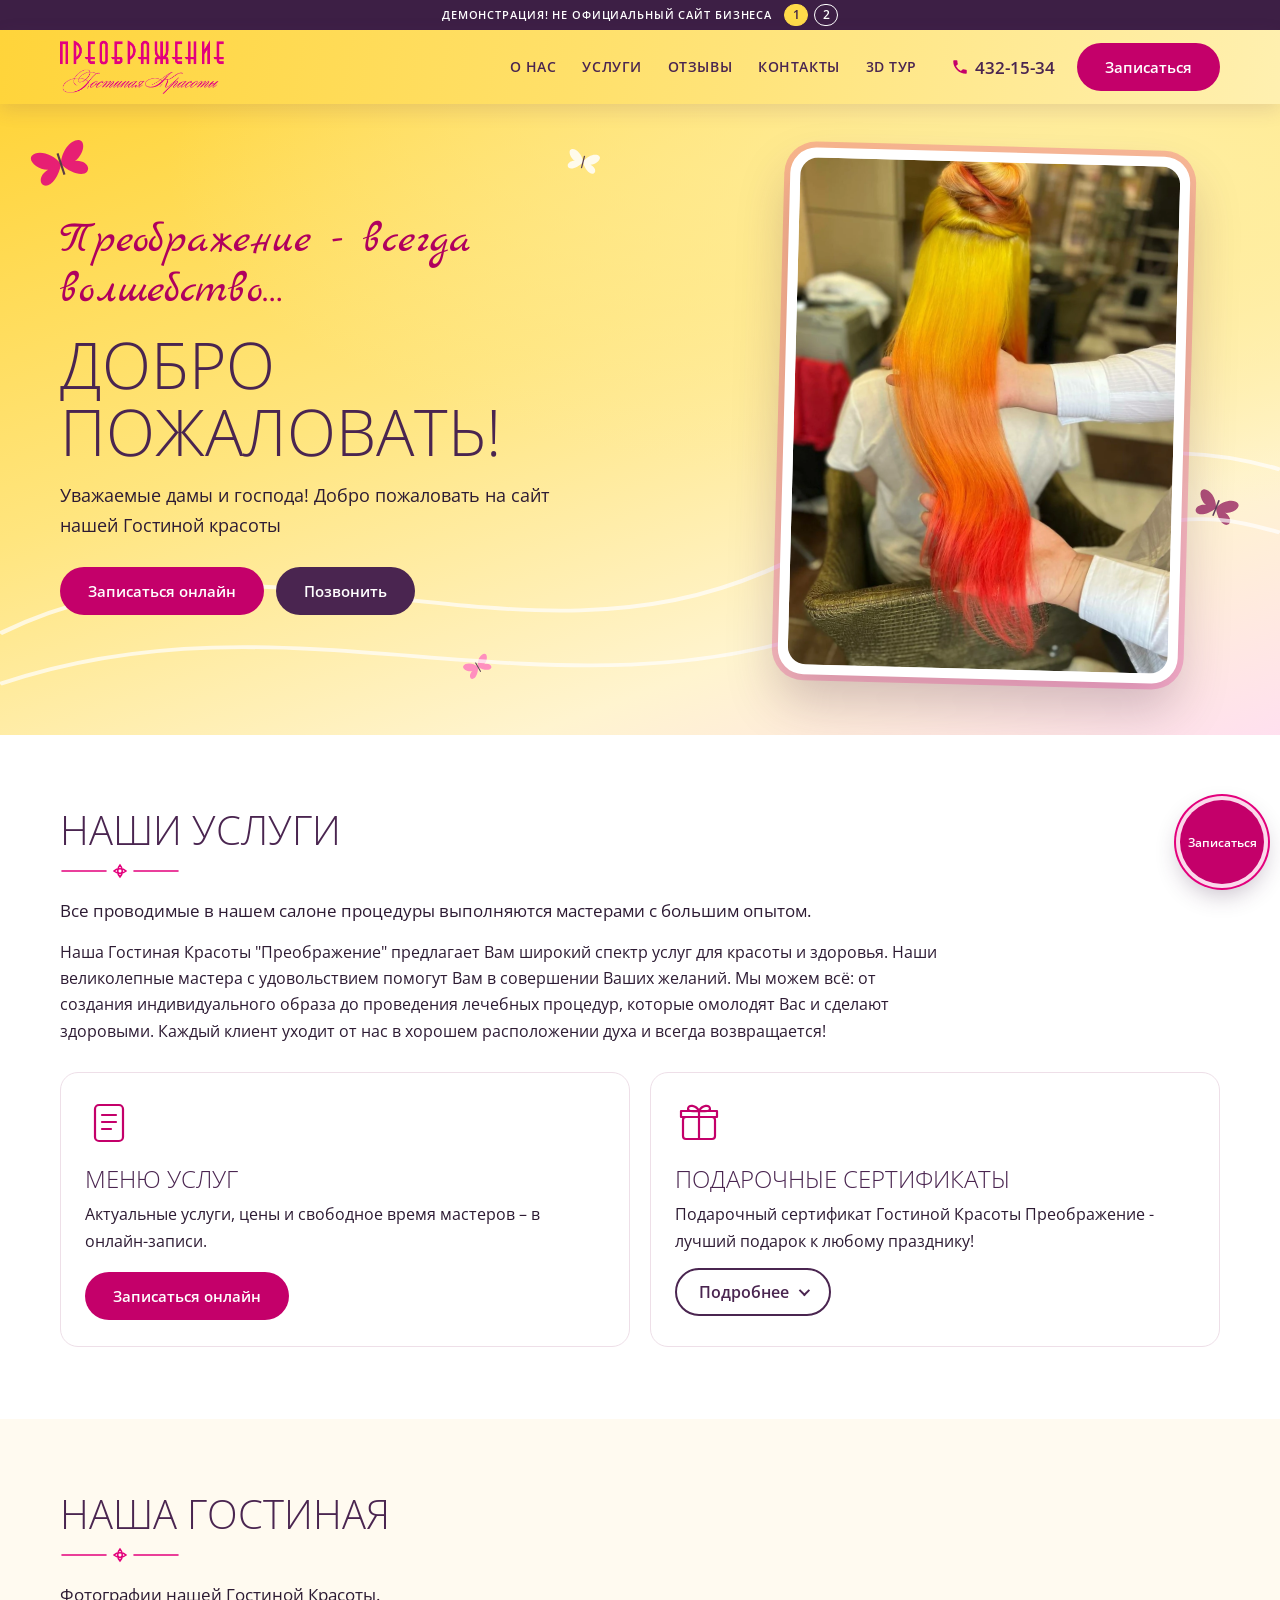
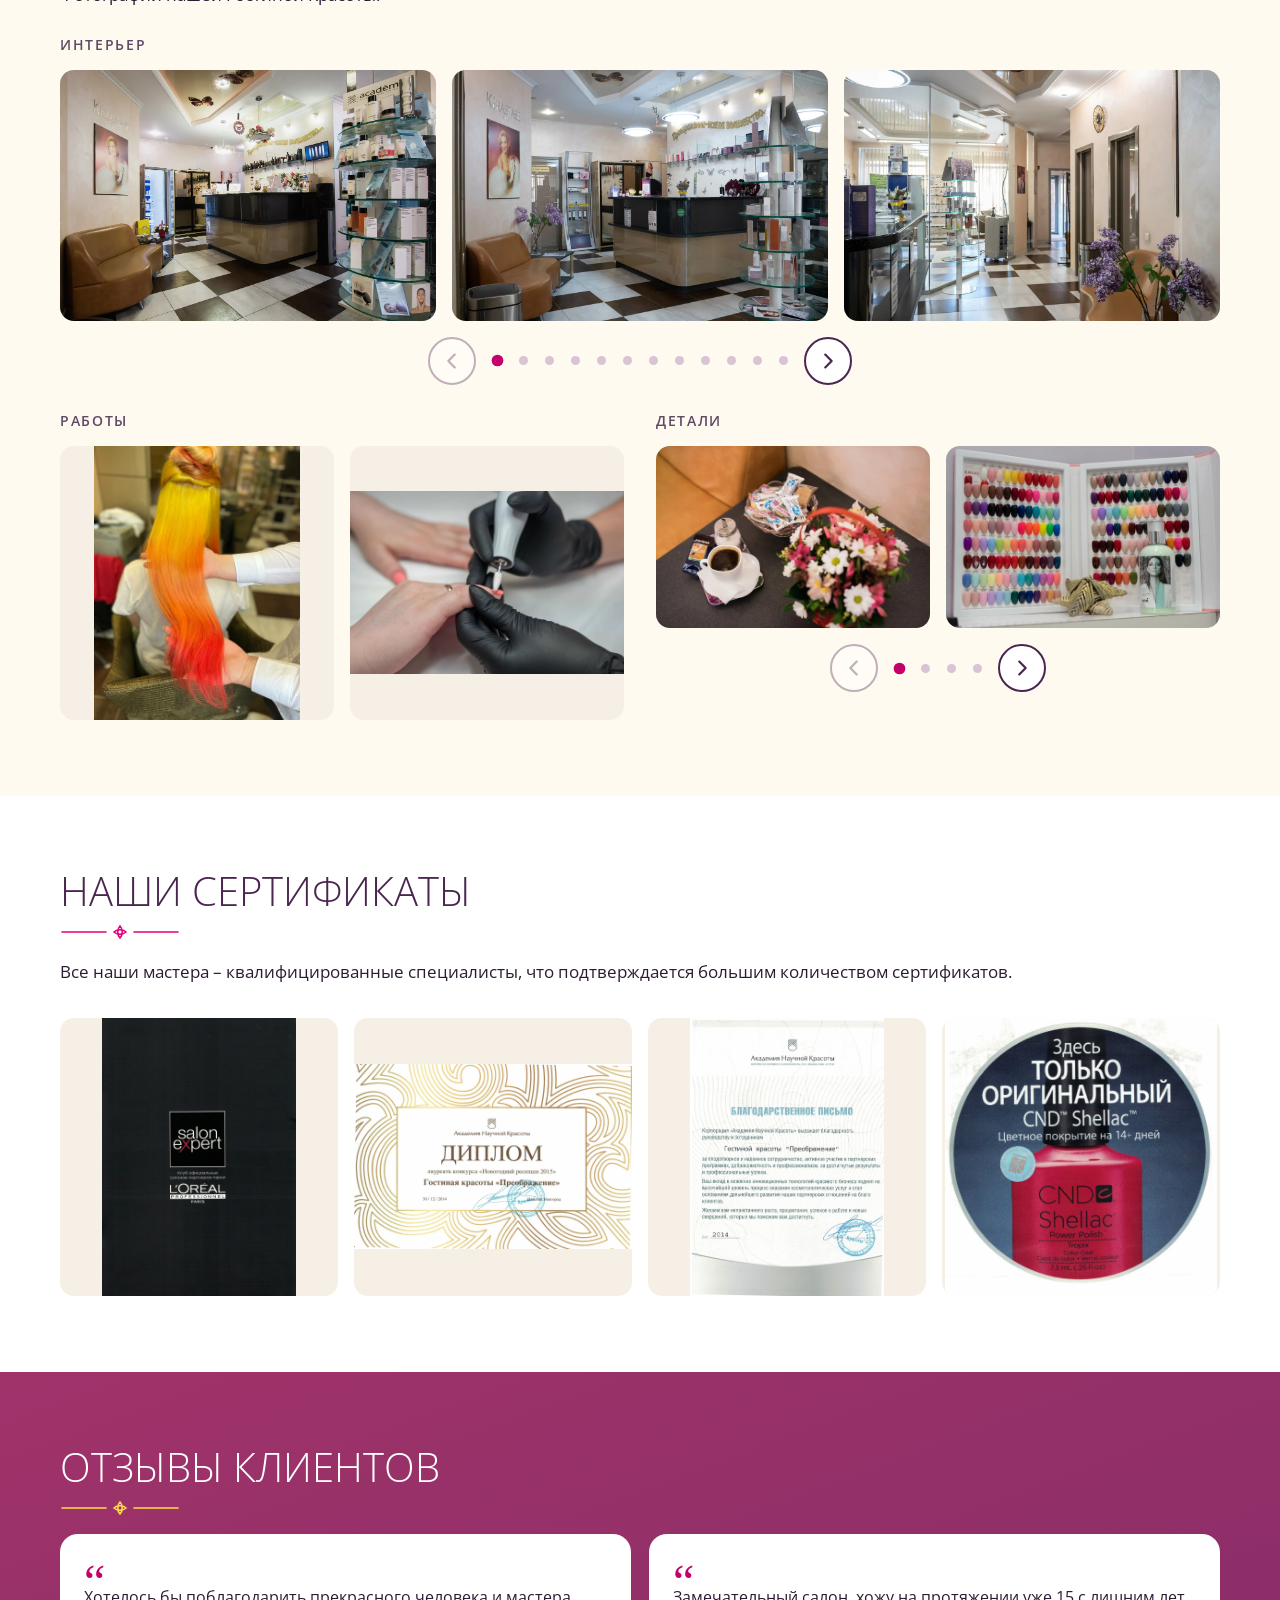
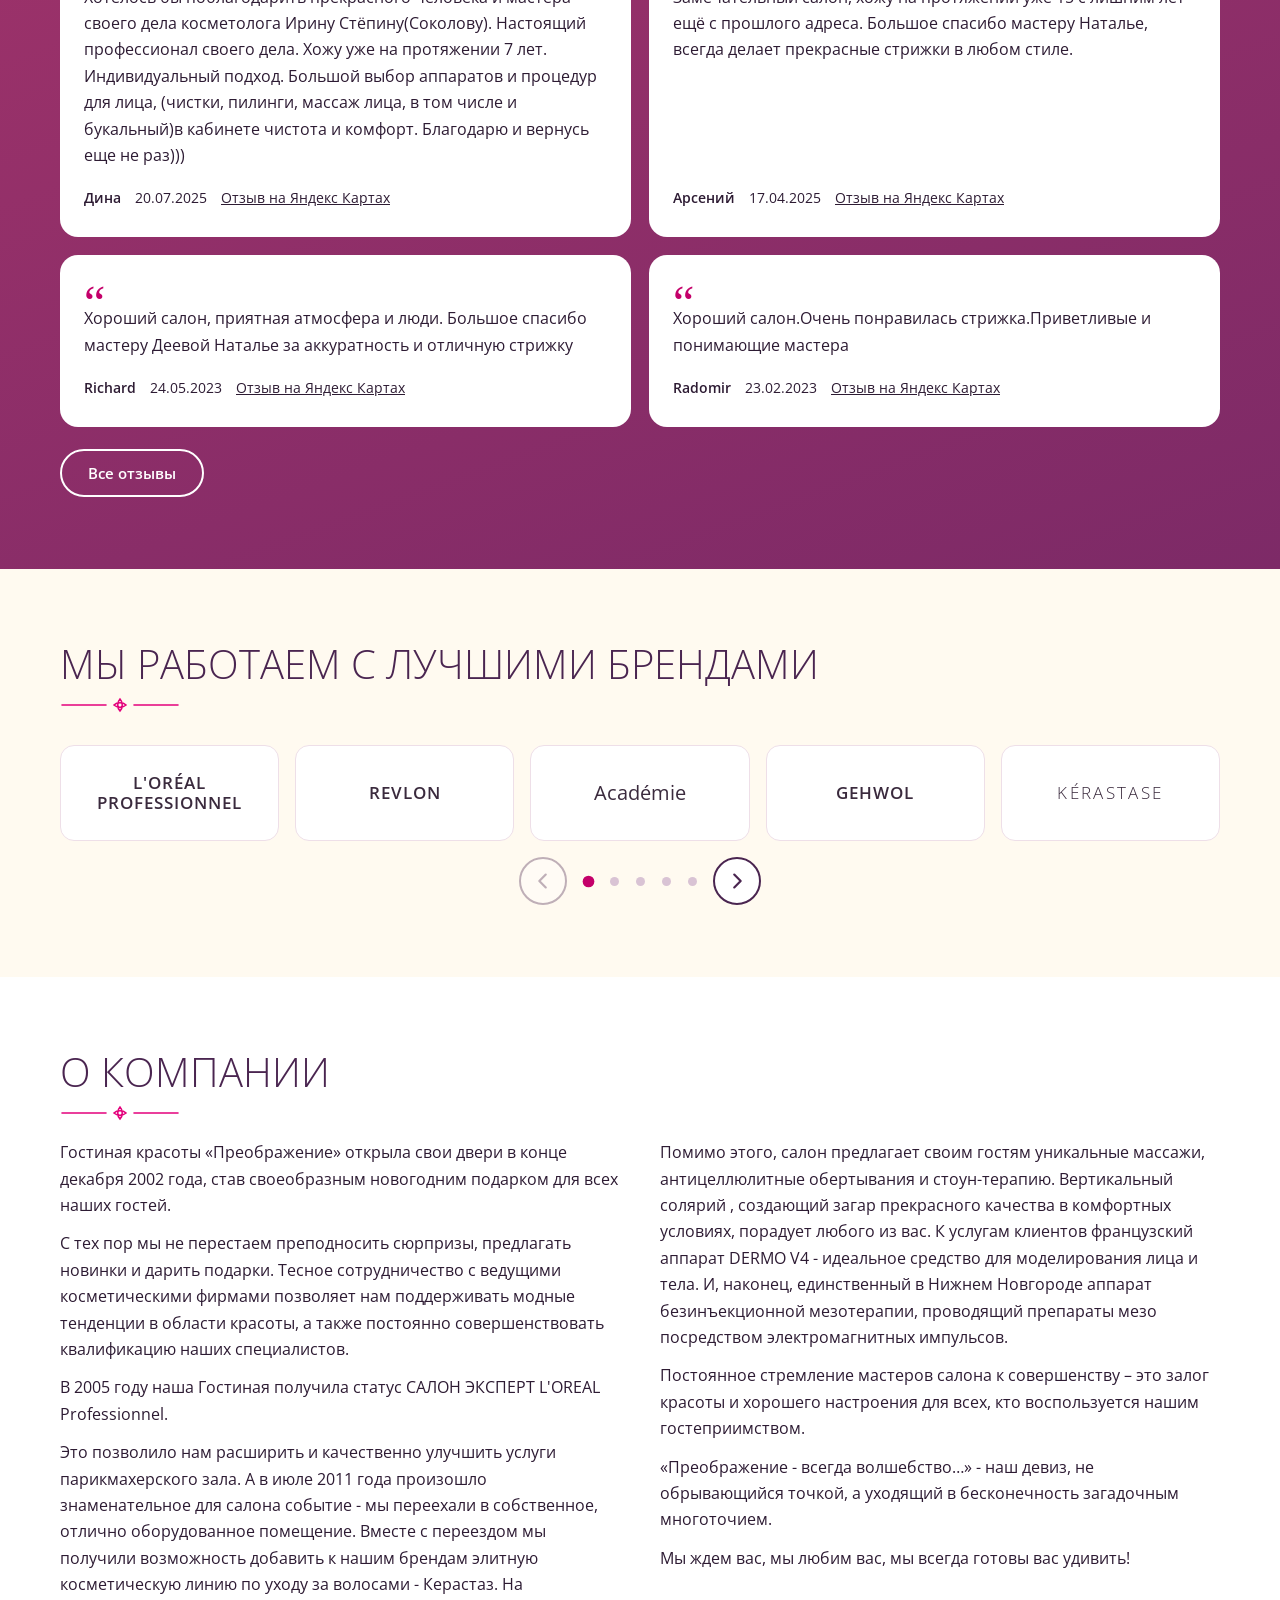
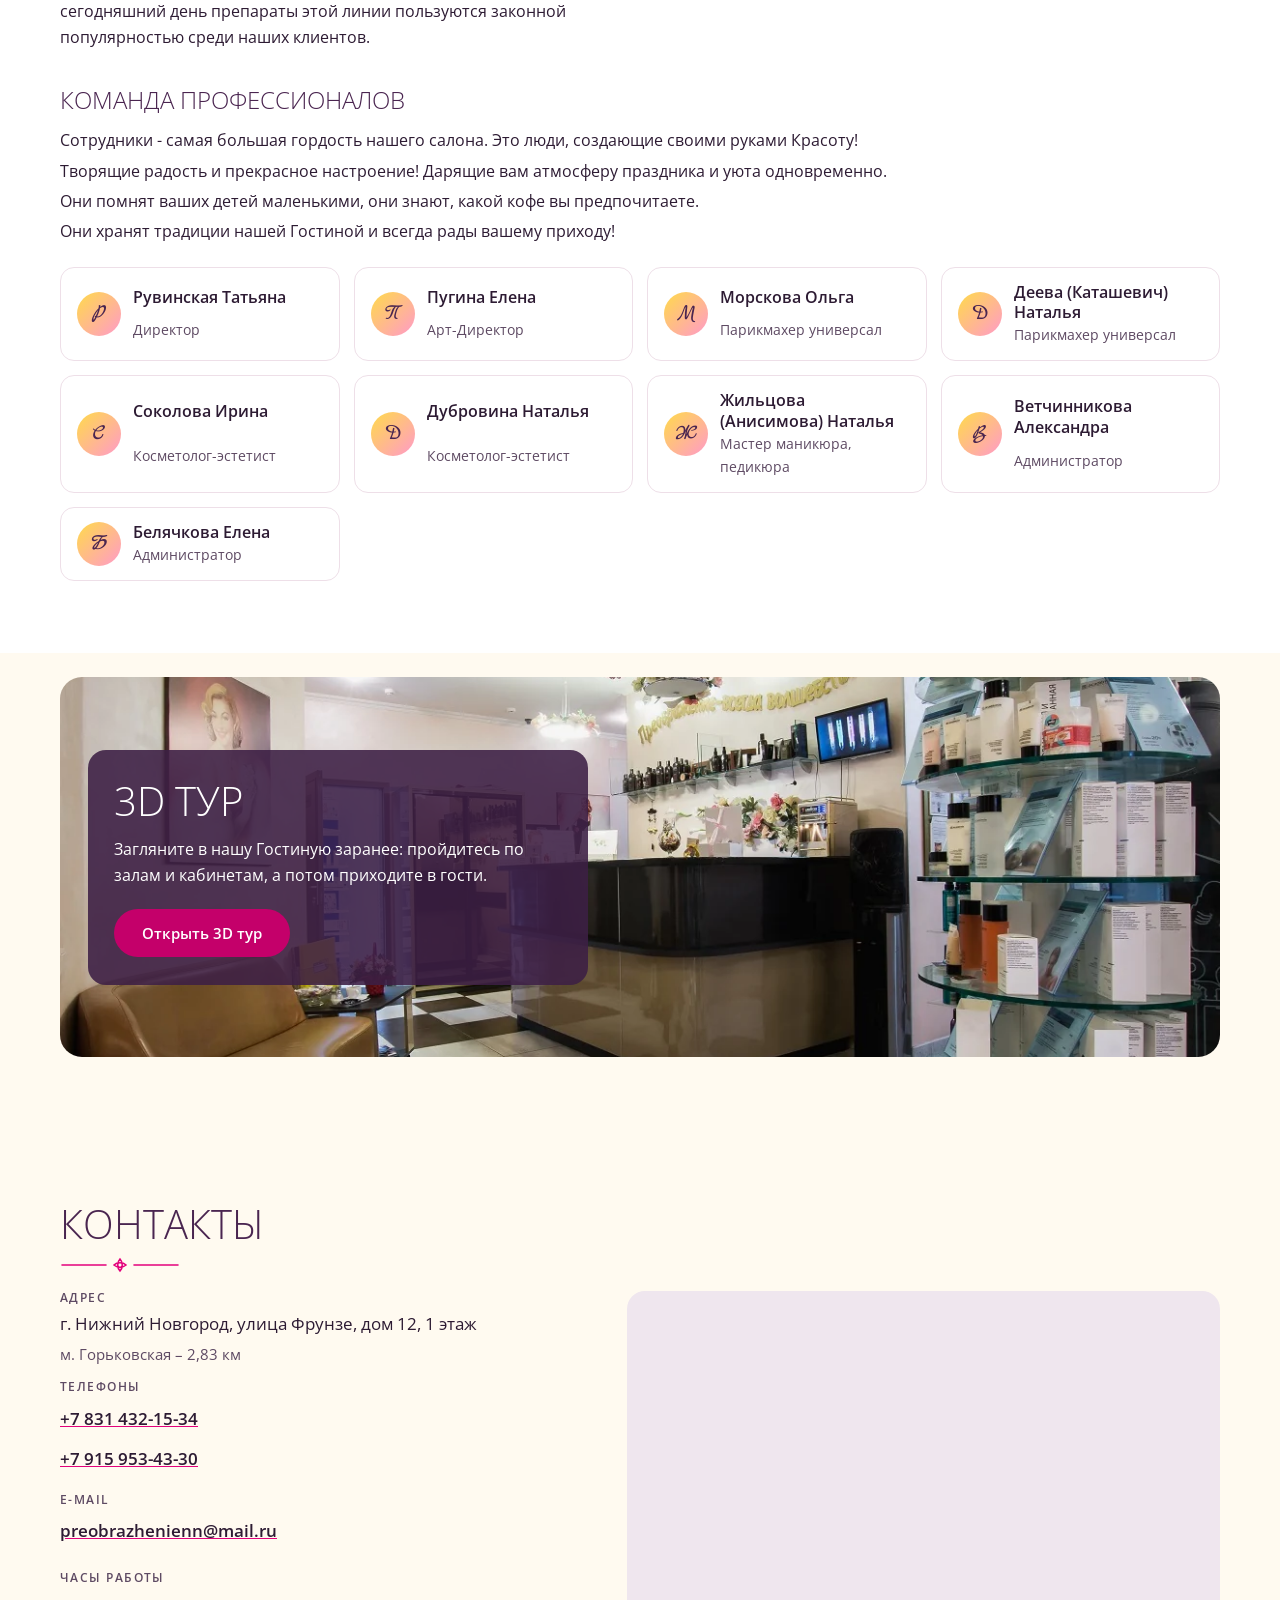
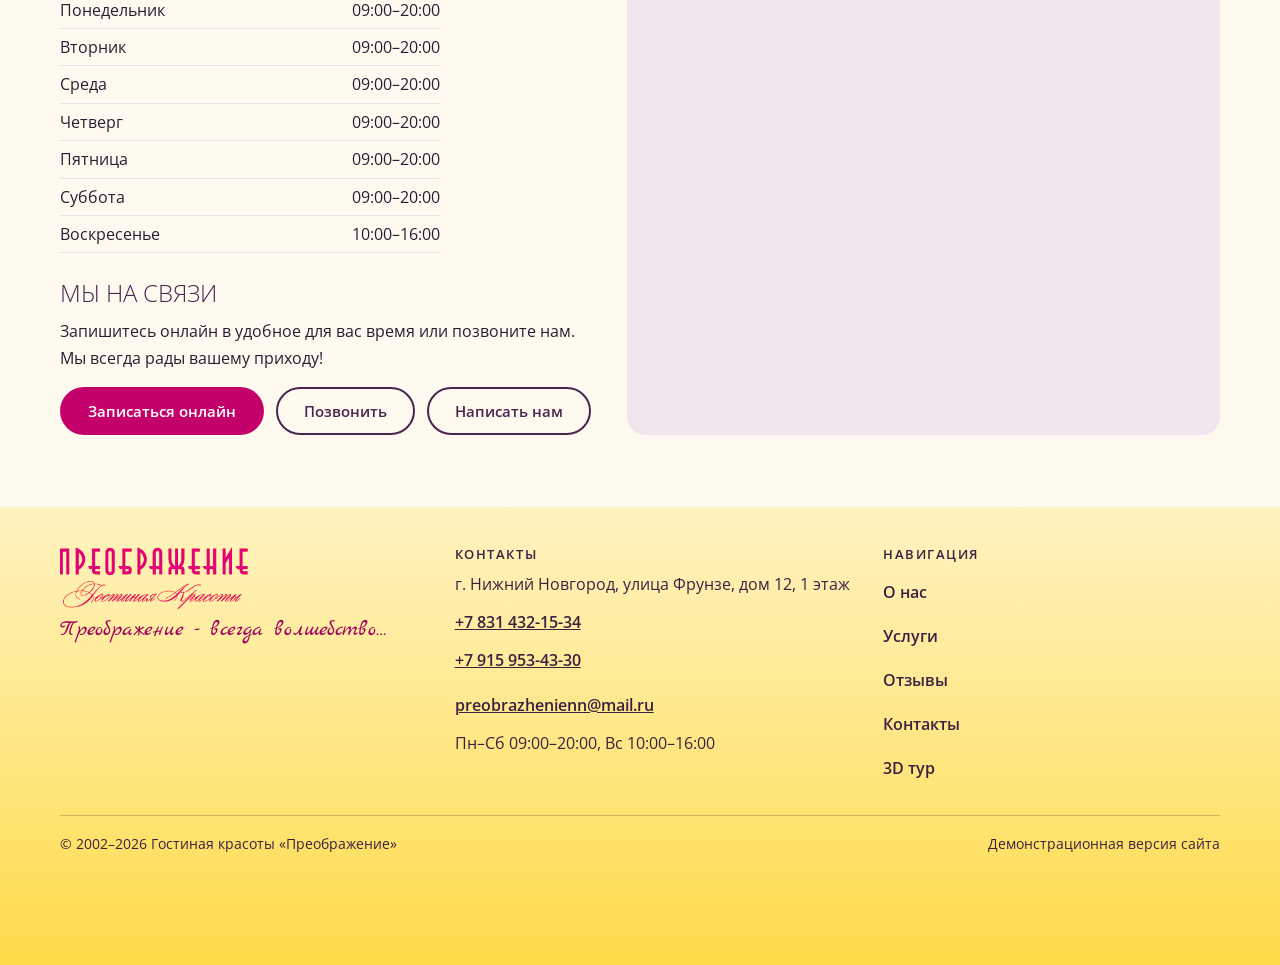
==== commit 45c743fd: "Demo site" ====
--- a/index.html
+++ b/index.html
@@ -5,7 +5,7 @@
 <meta name="viewport" content="width=device-width, initial-scale=1.0">
 <meta name="robots" content="noindex, nofollow">
 <title>Преображение · Гостиная красоты в Нижнем Новгороде, ул. Фрунзе, 12</title>
-<meta name="description" content="Преображение · Гостиная красоты в Нижнем Новгороде с 2002 года: парикмахерский зал, маникюр и педикюр, косметология. Ул. Фрунзе, 12. Онлайн-запись.">
+<meta name="description" content="Преображение · Гостиная красоты в Нижнем Новгороде с 2002 года: парикмахерский зал, маникюр и педикюр, косметология. Ул. Фрунзе, 12. Записаться онлайн.">
 <meta name="theme-color" content="#ffdb4a">
 <link rel="icon" sizes="any" href="logos/favicon.ico">
 <link rel="icon" type="image/png" sizes="32x32" href="logos/favicon-32x32.png">
@@ -142,7 +142,7 @@
   <nav class="foot__nav" aria-label="Навигация"><h2 class="foot__h">Навигация</h2><ul><li><a href="#o-nas">О нас</a></li><li><a href="#uslugi">Услуги</a></li><li><a href="#otzyvy">Отзывы</a></li><li><a href="#kontakty">Контакты</a></li><li><a href="#tur-3d">3D тур</a></li></ul></nav>
   <div class="foot__base"><p>© 2002–2026 Гостиная красоты «Преображение»</p><p>Демонстрационная версия сайта</p></div>
 </div></footer>
-<a class="fab" href="https://n68839.yclients.ru/" target="_blank" rel="noopener">Онлайн-запись</a>
+<a class="fab" href="https://n68839.yclients.ru/" target="_blank" rel="noopener">Записаться</a>
 <script src="js/site.js"></script>
 <script src="js/reel.js"></script>
 </body>
--- a/css/styles.css
+++ b/css/styles.css
@@ -165,7 +165,7 @@
 .foot__nav a:hover{text-decoration:underline}
 .foot__base{grid-column:1/-1;display:flex;flex-wrap:wrap;justify-content:space-between;gap:6px 20px;padding-top:16px;border-top:1px solid rgba(58,33,64,.25);font-size:.875rem}
 
-.fab{position:fixed;right:16px;bottom:16px;z-index:55;display:grid;place-items:center;width:84px;height:84px;padding:8px;border-radius:50%;background:#c4006a;color:#fff;box-shadow:0 0 0 4px rgba(255,255,255,.85),0 0 0 6px #e3007c,0 10px 24px rgba(61,31,69,.3);font:600 .75rem/1.25 'Open Sans',Arial,sans-serif;text-align:center;text-decoration:none}
+.fab{position:fixed;right:16px;bottom:16px;z-index:55;display:grid;place-items:center;width:84px;height:84px;padding:4px;border-radius:50%;background:#c4006a;color:#fff;box-shadow:0 0 0 4px rgba(255,255,255,.85),0 0 0 6px #e3007c,0 10px 24px rgba(61,31,69,.3);font:600 .75rem/1.25 'Open Sans',Arial,sans-serif;text-align:center;text-decoration:none}
 .fab:hover{background:#9e0056}
 @media (max-width:599px){.fab{width:68px;height:68px;font-size:.625rem;right:10px;bottom:10px}}
 
